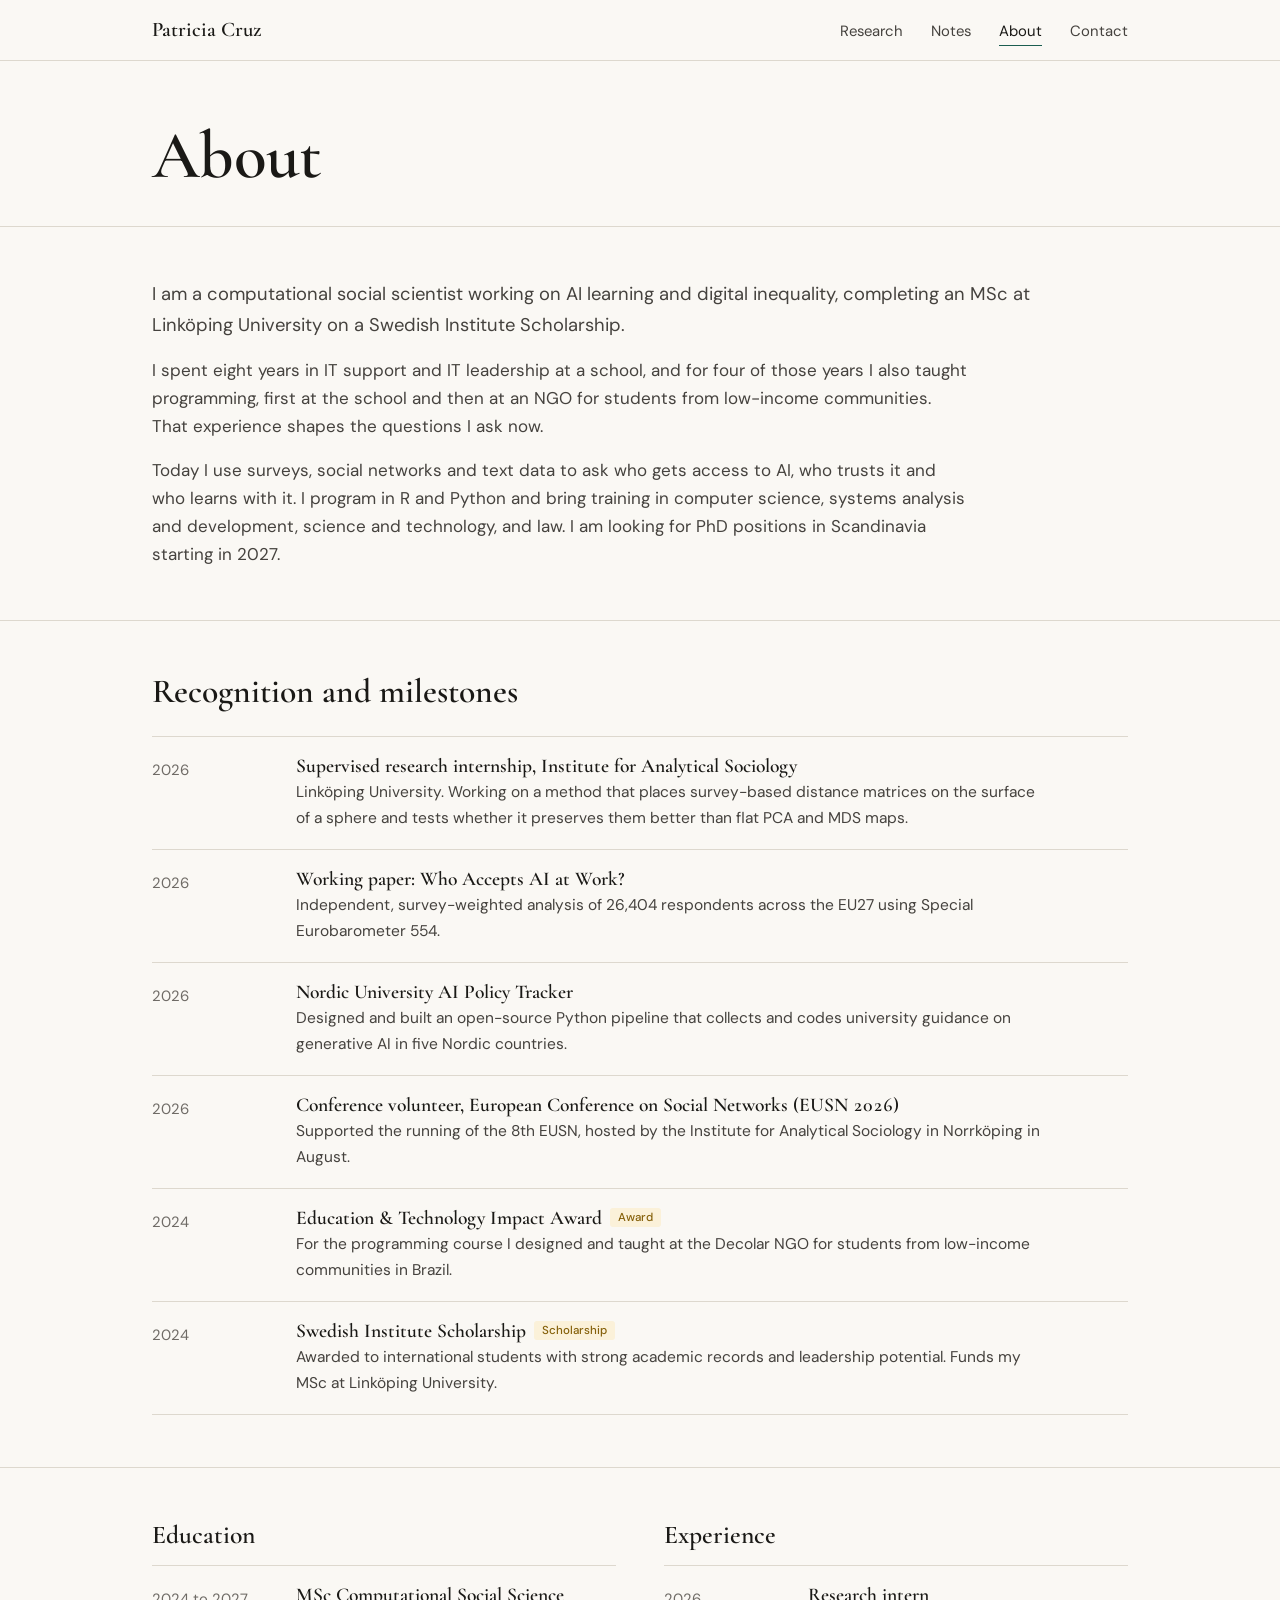
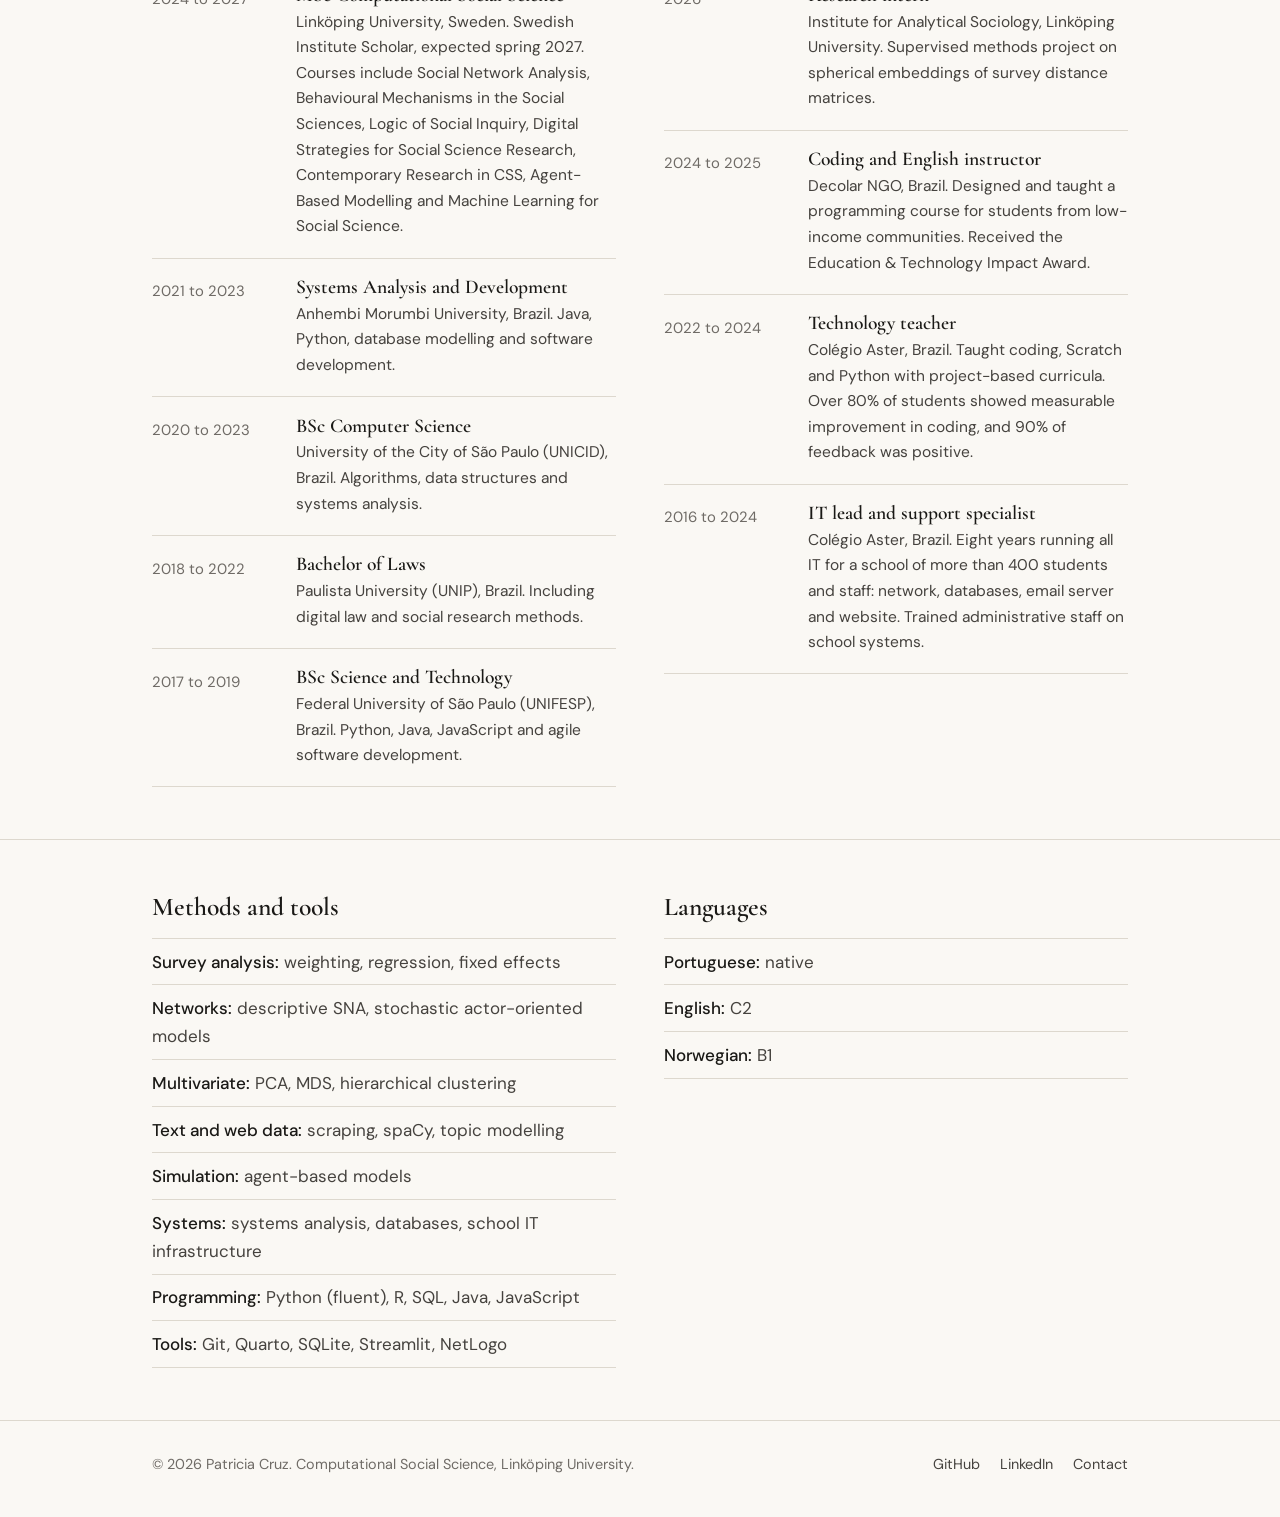
==== about.html @ 11597f09 "." ====
<!DOCTYPE html>
<html lang="en">
<head>
<meta charset="UTF-8">
<meta name="viewport" content="width=device-width, initial-scale=1">
<title>About | Patricia Cruz</title>
<meta name="description" content="Background, education, experience and recognition of Patricia Cruz, MSc student in Computational Social Science at Linköping University.">
<link rel="icon" href="favicon.svg" type="image/svg+xml">
<link rel="preconnect" href="https://fonts.googleapis.com">
<link rel="preconnect" href="https://fonts.gstatic.com" crossorigin>
<link href="https://fonts.googleapis.com/css2?family=Cormorant+Garamond:ital,wght@0,500;0,600;1,500&family=DM+Sans:opsz,wght@9..40,400;9..40,500&display=swap" rel="stylesheet">
<link rel="stylesheet" href="site.css">
</head>
<body>
<a class="skip" href="#main">Skip to content</a>
<header class="site-nav">
  <div class="wrap">
    <a class="name" href="index.html">Patricia Cruz</a>
    <nav aria-label="Main">
    <ul>
      <li><a href="research.html">Research</a></li>
      <li><a href="writing.html">Notes</a></li>
      <li><a href="about.html" aria-current="page">About</a></li>
      <li><a href="contact.html">Contact</a></li>
    </ul>
    </nav>
  </div>
</header>
<main id="main">
<section class="page-head">
  <div class="wrap">
    <h1>About</h1>
  </div>
</section>

<section class="section">
  <div class="wrap prose">
    <p class="lede">I am a computational social scientist working on AI learning and digital inequality, completing an MSc at Linköping University on a Swedish Institute Scholarship.</p>
    <p>I spent eight years in IT support and IT leadership at a school, and for four of those years I also taught programming, first at the school and then at an NGO for students from low-income communities. That experience shapes the questions I ask now.</p>
    <p>Today I use surveys, social networks and text data to ask who gets access to AI, who trusts it and who learns with it. I program in R and Python and bring training in computer science, systems analysis and development, science and technology, and law. I am looking for PhD positions in Scandinavia starting in 2027.</p>
  </div>
</section>

<section class="section">
  <div class="wrap">
    <div class="section-top"><h2>Recognition and milestones</h2></div>
    <ul class="record">
  <li><span class="when">2026</span><div>
    <h3>Supervised research internship, Institute for Analytical Sociology</h3>
    <p>Linköping University. Working on a method that places survey-based distance matrices on the surface of a sphere and tests whether it preserves them better than flat PCA and MDS maps.</p></div></li>
  <li><span class="when">2026</span><div>
    <h3>Working paper: Who Accepts AI at Work?</h3>
    <p>Independent, survey-weighted analysis of 26,404 respondents across the EU27 using Special Eurobarometer 554.</p></div></li>
  <li><span class="when">2026</span><div>
    <h3>Nordic University AI Policy Tracker</h3>
    <p>Designed and built an open-source Python pipeline that collects and codes university guidance on generative AI in five Nordic countries.</p></div></li>
  <li><span class="when">2026</span><div>
    <h3>Conference volunteer, European Conference on Social Networks (EUSN 2026)</h3>
    <p>Supported the running of the 8th EUSN, hosted by the Institute for Analytical Sociology in Norrköping in August.</p></div></li>
  <li><span class="when">2024</span><div>
    <h3>Education &amp; Technology Impact Award<span class="badge">Award</span></h3>
    <p>For the programming course I designed and taught at the Decolar NGO for students from low-income communities in Brazil.</p></div></li>
  <li><span class="when">2024</span><div>
    <h3>Swedish Institute Scholarship<span class="badge">Scholarship</span></h3>
    <p>Awarded to international students with strong academic records and leadership potential. Funds my MSc at Linköping University.</p></div></li>
</ul>
  </div>
</section>

<section class="section">
  <div class="wrap two-col">
    <div>
      <h2>Education</h2>
      <ul class="record">
        <li><span class="when">2024 to 2027</span><div>
          <h3>MSc Computational Social Science</h3>
          <p>Linköping University, Sweden. Swedish Institute Scholar, expected spring 2027. Courses include Social Network Analysis, Behavioural Mechanisms in the Social Sciences, Logic of Social Inquiry, Digital Strategies for Social Science Research, Contemporary Research in CSS, Agent-Based Modelling and Machine Learning for Social Science.</p></div></li>
        <li><span class="when">2021 to 2023</span><div>
          <h3>Systems Analysis and Development</h3>
          <p>Anhembi Morumbi University, Brazil. Java, Python, database modelling and software development.</p></div></li>
        <li><span class="when">2020 to 2023</span><div>
          <h3>BSc Computer Science</h3>
          <p>University of the City of São Paulo (UNICID), Brazil. Algorithms, data structures and systems analysis.</p></div></li>
        <li><span class="when">2018 to 2022</span><div>
          <h3>Bachelor of Laws</h3>
          <p>Paulista University (UNIP), Brazil. Including digital law and social research methods.</p></div></li>
        <li><span class="when">2017 to 2019</span><div>
          <h3>BSc Science and Technology</h3>
          <p>Federal University of São Paulo (UNIFESP), Brazil. Python, Java, JavaScript and agile software development.</p></div></li>
      </ul>
    </div>
    <div>
      <h2>Experience</h2>
      <ul class="record">
        <li><span class="when">2026</span><div>
          <h3>Research intern</h3>
          <p>Institute for Analytical Sociology, Linköping University. Supervised methods project on spherical embeddings of survey distance matrices.</p></div></li>
        <li><span class="when">2024 to 2025</span><div>
          <h3>Coding and English instructor</h3>
          <p>Decolar NGO, Brazil. Designed and taught a programming course for students from low-income communities. Received the Education &amp; Technology Impact Award.</p></div></li>
        <li><span class="when">2022 to 2024</span><div>
          <h3>Technology teacher</h3>
          <p>Colégio Aster, Brazil. Taught coding, Scratch and Python with project-based curricula. Over 80% of students showed measurable improvement in coding, and 90% of feedback was positive.</p></div></li>
        <!-- TODO: confirm end year (2024 or 2025) -->
        <li><span class="when">2016 to 2024</span><div>
          <h3>IT lead and support specialist</h3>
          <p>Colégio Aster, Brazil. Eight years running all IT for a school of more than 400 students and staff: network, databases, email server and website. Trained administrative staff on school systems.</p></div></li>
      </ul>
    </div>
  </div>
</section>

<section class="section">
  <div class="wrap two-col">
    <div>
      <h2>Methods and tools</h2>
      <ul class="plain-list">
        <li><strong>Survey analysis:</strong> weighting, regression, fixed effects</li>
        <li><strong>Networks:</strong> descriptive SNA, stochastic actor-oriented models</li>
        <li><strong>Multivariate:</strong> PCA, MDS, hierarchical clustering</li>
        <li><strong>Text and web data:</strong> scraping, spaCy, topic modelling</li>
        <li><strong>Simulation:</strong> agent-based models</li>
        <li><strong>Systems:</strong> systems analysis, databases, school IT infrastructure</li>
        <li><strong>Programming:</strong> Python (fluent), R, SQL, Java, JavaScript</li>
        <li><strong>Tools:</strong> Git, Quarto, SQLite, Streamlit, NetLogo</li>
      </ul>
    </div>
    <div>
      <h2>Languages</h2>
      <ul class="plain-list">
        <li><strong>Portuguese:</strong> native</li>
        <li><strong>English:</strong> C2</li>
        <li><strong>Norwegian:</strong> B1</li>
      </ul>
    </div>
  </div>
</section>
</main>
<footer class="site-foot">
  <div class="wrap">
    <p>&copy; 2026 Patricia Cruz. Computational Social Science, Linköping University.</p>
    <ul>
      <li><a href="https://github.com/patriciagvrt">GitHub</a></li>
      <li><a href="https://www.linkedin.com/in/YOUR-LINKEDIN">LinkedIn</a></li>
      <li><a href="contact.html">Contact</a></li>
    </ul>
  </div>
</footer>
</body>
</html>
---- site.css ----
/* site.css: shared styles for every page of pcruzresearch.com */
:root {
  --paper: #faf8f4; --paper-2: #f1ece3; --rule: #ddd8ce;
  --ink: #1a1916; --ink-2: #45423e; --ink-3: #6f6b66;
  --teal: #1b5e50; --teal-2: #2a8a76; --teal-wash: #e4f0ec;
  --ochre: #85600a; --ochre-wash: #fbf1d9;
  --serif: 'Cormorant Garamond', Georgia, serif;
  --sans: 'DM Sans', system-ui, sans-serif;
  --measure: 68ch;
  /* aliases so older post pages keep working */
  --cream: var(--paper); --cream-2: var(--paper-2); --ink-mid: var(--ink-2); --ink-soft: var(--ink-2); --ink-faint: var(--ink-3);
  --teal-mid: var(--teal-2); --teal-pale: var(--teal-wash); --teal-border: var(--rule); --mono: var(--sans);
  color-scheme: light dark;
}
@media (prefers-color-scheme: dark) {
  :root {
    --paper: #161614; --paper-2: #201f1c; --rule: #36342f;
    --ink: #ece8e0; --ink-2: #c9c4ba; --ink-3: #9d988f;
    --teal: #86c9b6; --teal-2: #a8dccd; --teal-wash: #1c2e29;
    --ochre: #e0b75c; --ochre-wash: #2b2416;
  }
}
*, *::before, *::after { box-sizing: border-box; margin: 0; padding: 0; }
html { scroll-behavior: smooth; }
body { font-family: var(--sans); background: var(--paper); color: var(--ink); font-size: 17px; line-height: 1.65; font-variant-numeric: tabular-nums; }
img, svg { max-width: 100%; }
a { color: var(--teal); text-underline-offset: 3px; text-decoration-thickness: 1px; }
a:hover { color: var(--teal-2); }
:focus-visible { outline: 2px solid var(--teal); outline-offset: 3px; border-radius: 2px; }
.wrap { max-width: 1040px; margin: 0 auto; padding: 0 2rem; }
.skip { position: absolute; left: -999px; }
.skip:focus { left: 1rem; top: 1rem; background: var(--paper); padding: 0.5rem 0.8rem; z-index: 20; }

/* NAV */
.site-nav { border-bottom: 1px solid var(--rule); background: var(--paper); position: sticky; top: 0; z-index: 10; }
.site-nav .wrap { display: flex; align-items: center; justify-content: space-between; min-height: 60px; gap: 0.5rem 1rem; flex-wrap: wrap; padding-top: 0.4rem; padding-bottom: 0.4rem; }
.site-nav .name { font-family: var(--serif); font-size: 1.3rem; font-weight: 600; color: var(--ink); text-decoration: none; }
.site-nav ul { display: flex; gap: 1.75rem; list-style: none; }
.site-nav ul a { color: var(--ink-2); text-decoration: none; font-size: 0.93rem; padding: 0.25rem 0; border-bottom: 1.5px solid transparent; }
.site-nav ul a:hover { color: var(--ink); }
.site-nav ul a[aria-current="page"] { color: var(--ink); border-bottom-color: var(--teal); }

/* TYPE */
h1, h2, h3 { font-family: var(--serif); font-weight: 600; line-height: 1.15; color: var(--ink); }
h1 { font-size: clamp(2.6rem, 6vw, 4.2rem); letter-spacing: -0.01em; }
h2 { font-size: clamp(1.7rem, 3vw, 2.1rem); }
h3 { font-size: 1.3rem; }
p { max-width: var(--measure); }
.lede { font-size: 1.15rem; color: var(--ink-2); }
.muted { color: var(--ink-3); }

/* PAGE HEADER (inner pages) */
.page-head { padding: 3.5rem 0 2rem; border-bottom: 1px solid var(--rule); }
.page-head p { margin-top: 0.9rem; }

/* SECTIONS */
.section { padding: 3.25rem 0; border-bottom: 1px solid var(--rule); }
.section:last-of-type { border-bottom: none; }
.section-top { display: flex; justify-content: space-between; align-items: baseline; gap: 1rem; margin-bottom: 1.5rem; flex-wrap: wrap; }
.section-top a { font-size: 0.93rem; }
.section-intro { color: var(--ink-2); margin: -0.75rem 0 1.5rem; }
.prose p + p { margin-top: 1rem; }
.prose p { color: var(--ink-2); }

/* HOME HERO */
.hero { padding: 4rem 0 3rem; border-bottom: 1px solid var(--rule); }
.hero .wrap { display: grid; grid-template-columns: 1.25fr 1fr; gap: 3rem; align-items: center; }
.hero .lede { margin-top: 1.25rem; }
.hero .facts { margin-top: 1.25rem; color: var(--ink-3); font-size: 0.95rem; }
.hero .actions { margin-top: 1.75rem; display: flex; gap: 0.75rem; flex-wrap: wrap; }
.btn { display: inline-block; padding: 0.6rem 1.1rem; border-radius: 4px; font-size: 0.93rem; text-decoration: none; border: 1px solid var(--rule); color: var(--ink); background: var(--paper); }
.btn:hover { border-color: var(--teal); color: var(--teal); }
.btn.primary { background: var(--teal); border-color: var(--teal); color: var(--paper); }
.btn.primary:hover { background: var(--teal-2); border-color: var(--teal-2); color: var(--paper); }

/* METHOD MAP (hero figure) */
.method-map figcaption { font-size: 0.85rem; color: var(--ink-3); margin-top: 0.5rem; }
.method-map .edge { stroke: var(--teal); stroke-width: 1.5; opacity: 0.55; }
.method-map .node { fill: var(--paper); stroke: var(--teal); stroke-width: 1.5; }
.method-map text { font-family: var(--sans); font-size: 13px; fill: var(--ink-2); }
.method-map .edge-hit { stroke: transparent; stroke-width: 16; cursor: help; }
.method-map g.link:hover .edge { opacity: 1; stroke-width: 2.5; }
@media (prefers-reduced-motion: no-preference) {
  .method-map .edge { stroke-dasharray: 320; stroke-dashoffset: 320; animation: draw 1.4s ease-out forwards; }
  .method-map g.link:nth-of-type(2) .edge { animation-delay: .15s; }
  .method-map g.link:nth-of-type(3) .edge { animation-delay: .3s; }
  .method-map g.link:nth-of-type(4) .edge { animation-delay: .45s; }
  .method-map g.link:nth-of-type(5) .edge { animation-delay: .6s; }
  .method-map g.link:nth-of-type(6) .edge { animation-delay: .75s; }
  @keyframes draw { to { stroke-dashoffset: 0; } }
}

/* RECORD (achievements, timeline) */
.record { list-style: none; border-top: 1px solid var(--rule); }
.record li { display: grid; grid-template-columns: 7.5rem 1fr; gap: 1.5rem; padding: 1.1rem 0; border-bottom: 1px solid var(--rule); }
.record .when { color: var(--ink-3); font-size: 0.93rem; padding-top: 0.2rem; }
.record h3 { font-size: 1.22rem; }
.record p { color: var(--ink-2); font-size: 0.97rem; margin-top: 0.2rem; }
.badge { font-family: var(--sans); font-size: 0.72rem; font-weight: 500; color: var(--ochre); background: var(--ochre-wash); padding: 2px 8px; border-radius: 3px; margin-left: 0.5rem; vertical-align: 3px; white-space: nowrap; }

/* PROJECTS */
.projects { border-top: 1px solid var(--rule); }
.project { padding: 1.6rem 0; border-bottom: 1px solid var(--rule); display: grid; grid-template-columns: 1fr 13rem; gap: 2rem; }
.project h3 a { color: var(--ink); text-decoration: none; }
.project h3 a:hover { color: var(--teal); text-decoration: underline; }
.project p { color: var(--ink-2); margin-top: 0.4rem; font-size: 0.98rem; }
.project ul.findings { margin: 0.6rem 0 0 1.1rem; color: var(--ink-2); font-size: 0.95rem; max-width: var(--measure); }
.project ul.findings li { margin-bottom: 0.25rem; }
.project .meta { font-size: 0.88rem; color: var(--ink-3); }
.project .meta dt { color: var(--ink-2); font-weight: 500; }
.project .meta dd { margin-bottom: 0.6rem; }
.status { display: inline-block; font-size: 0.78rem; font-weight: 500; padding: 2px 9px; border-radius: 3px; background: var(--teal-wash); color: var(--teal); margin-bottom: 0.6rem; }
.status.done { background: var(--paper-2); color: var(--ink-2); }

/* NOTES LIST */
.notes { list-style: none; border-top: 1px solid var(--rule); }
.notes li { border-bottom: 1px solid var(--rule); }
.notes a { display: grid; grid-template-columns: 7.5rem 1fr; gap: 1.5rem; padding: 1.25rem 0; text-decoration: none; color: inherit; }
.notes .when { color: var(--ink-3); font-size: 0.93rem; padding-top: 0.25rem; }
.notes h3 { font-size: 1.3rem; }
.notes a:hover h3 { color: var(--teal); }
.notes p { color: var(--ink-2); font-size: 0.97rem; margin-top: 0.25rem; }

/* ABOUT */
.two-col { display: grid; grid-template-columns: 1fr 1fr; gap: 3rem; }
.plain-list { list-style: none; border-top: 1px solid var(--rule); }
.plain-list li { padding: 0.55rem 0; border-bottom: 1px solid var(--rule); color: var(--ink-2); }
.plain-list li strong { color: var(--ink); font-weight: 500; }
.two-col h2 { font-size: 1.6rem; margin-bottom: 1rem; }

/* CONTACT */
.contact-grid { display: grid; grid-template-columns: 1.1fr 1fr; gap: 3.5rem; align-items: start; }
.field { margin-bottom: 1.1rem; }
.field label { display: block; font-size: 0.9rem; font-weight: 500; margin-bottom: 0.35rem; color: var(--ink-2); }
.field input, .field textarea { width: 100%; font: inherit; font-size: 0.95rem; padding: 0.6rem 0.8rem; border: 1px solid var(--rule); border-radius: 4px; background: var(--paper); color: var(--ink); }
.field textarea { min-height: 150px; resize: vertical; }
.field input:focus, .field textarea:focus { outline: none; border-color: var(--teal); box-shadow: 0 0 0 3px var(--teal-wash); }
button.btn { font: inherit; font-size: 0.93rem; cursor: pointer; }

/* FOOTER */
.site-foot { border-top: 1px solid var(--rule); padding: 2rem 0 2.5rem; font-size: 0.9rem; color: var(--ink-3); }
.site-foot .wrap { display: flex; justify-content: space-between; gap: 1rem; flex-wrap: wrap; }
.site-foot ul { display: flex; gap: 1.25rem; list-style: none; }
.site-foot a { color: var(--ink-2); text-decoration: none; }
.site-foot a:hover { color: var(--teal); }

/* POSTS (post pages load this through post-styles.css) */
.post-header { max-width: 760px; margin: 0 auto; padding: 3rem 2rem 2rem; border-bottom: 1px solid var(--rule); }
.post-header .back { font-size: 0.9rem; text-decoration: none; }
.post-meta { display: flex; gap: 0.75rem; align-items: center; margin: 1.25rem 0 0.9rem; font-size: 0.9rem; color: var(--ink-3); flex-wrap: wrap; }
.post-tag { font-size: 0.78rem; font-weight: 500; background: var(--teal-wash); color: var(--teal); padding: 2px 9px; border-radius: 3px; }
.post-title { font-size: clamp(2.1rem, 5vw, 3rem); }
.post-subtitle { font-family: var(--serif); font-size: 1.3rem; font-style: italic; color: var(--ink-2); margin-top: 0.75rem; }
.post-byline { margin-top: 1.25rem; font-size: 0.92rem; color: var(--ink-3); display: flex; gap: 0.5rem; flex-wrap: wrap; }
.byline-initial { display: none; }
.byline-info { display: flex; gap: 0.5rem; flex-wrap: wrap; }
.byline-name { color: var(--ink); font-weight: 500; }
.post-body { max-width: 760px; margin: 0 auto; padding: 2.5rem 2rem; }
.post-body p { font-size: 1.05rem; line-height: 1.8; color: var(--ink-2); margin-bottom: 1.4rem; }
.post-body > p:first-child { color: var(--ink); font-size: 1.12rem; }
.post-body h2 { font-size: 1.75rem; margin: 2.5rem 0 1rem; }
.post-body h3 { margin: 2rem 0 0.75rem; }
.post-body ul, .post-body ol { margin: 0 0 1.4rem 1.4rem; color: var(--ink-2); }
.post-body strong { color: var(--ink); font-weight: 500; }
.post-body blockquote, .post-body .pull-quote { border-left: 3px solid var(--teal); padding: 0.4rem 0 0.4rem 1.4rem; margin: 2rem 0; }
.post-body blockquote p, .post-body .pull-quote p { font-family: var(--serif); font-size: 1.35rem; font-style: italic; color: var(--ink); margin: 0; }
.post-aside { background: var(--paper-2); border-radius: 4px; padding: 1.25rem 1.5rem; margin: 2rem 0; }
.aside-label { display: block; font-weight: 500; font-size: 0.85rem; color: var(--teal); margin-bottom: 0.4rem; }
.post-aside p { font-size: 0.95rem; margin-bottom: 0.6rem; }
.post-aside p:last-child { margin-bottom: 0; }
.post-sep { border: none; border-top: 1px solid var(--rule); margin: 2.5rem 0; }
.post-footer { max-width: 760px; margin: 0 auto; padding: 0 2rem 2rem; }
.post-footer-inner { border-top: 1px solid var(--rule); padding-top: 1.5rem; display: flex; justify-content: space-between; gap: 1.5rem; flex-wrap: wrap; font-size: 0.92rem; }
.post-tags-section p, .post-nav-section p { color: var(--ink-3); margin-bottom: 0.4rem; }
.post-tags { display: flex; gap: 0.4rem; flex-wrap: wrap; }
.post-tags span { font-size: 0.8rem; background: var(--paper-2); color: var(--ink-2); padding: 2px 9px; border-radius: 3px; }
.breadcrumb { display: none; }

/* RESPONSIVE */
@media (max-width: 760px) {
  body { font-size: 16px; }
  .wrap { padding: 0 1.25rem; }
  .site-nav ul { gap: 1.1rem; }
  .hero { padding: 2.5rem 0 2rem; }
  .hero .wrap, .two-col, .contact-grid { grid-template-columns: 1fr; gap: 2rem; }
  .project { grid-template-columns: 1fr; gap: 0.5rem; }
  .record li, .notes a { grid-template-columns: 1fr; gap: 0.2rem; }
  .post-header, .post-body, .post-footer { padding-left: 1.25rem; padding-right: 1.25rem; }
}

.hero .tagline { font-family: var(--serif); font-style: italic; font-size: 1.45rem; color: var(--teal); margin-top: 0.35rem; }
.hero .lede + .lede { margin-top: 0.8rem; font-size: 1.05rem; }
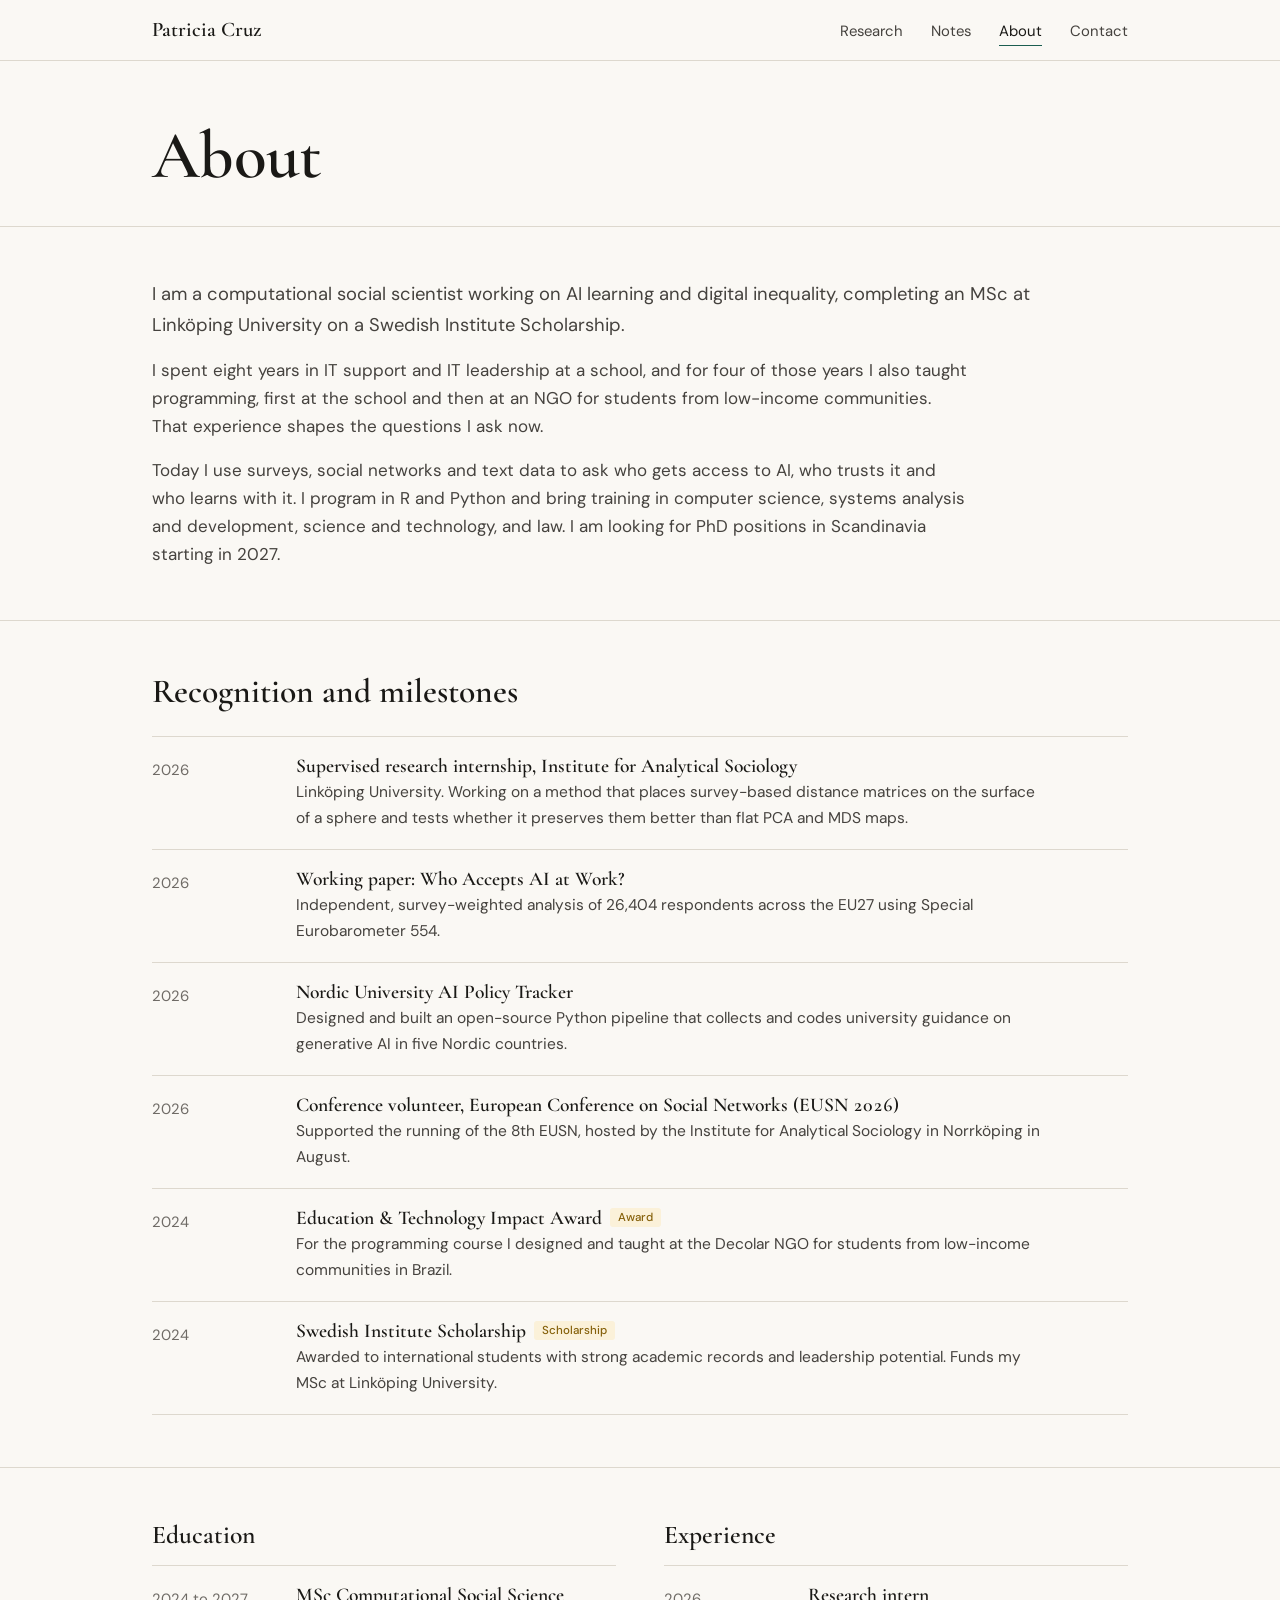
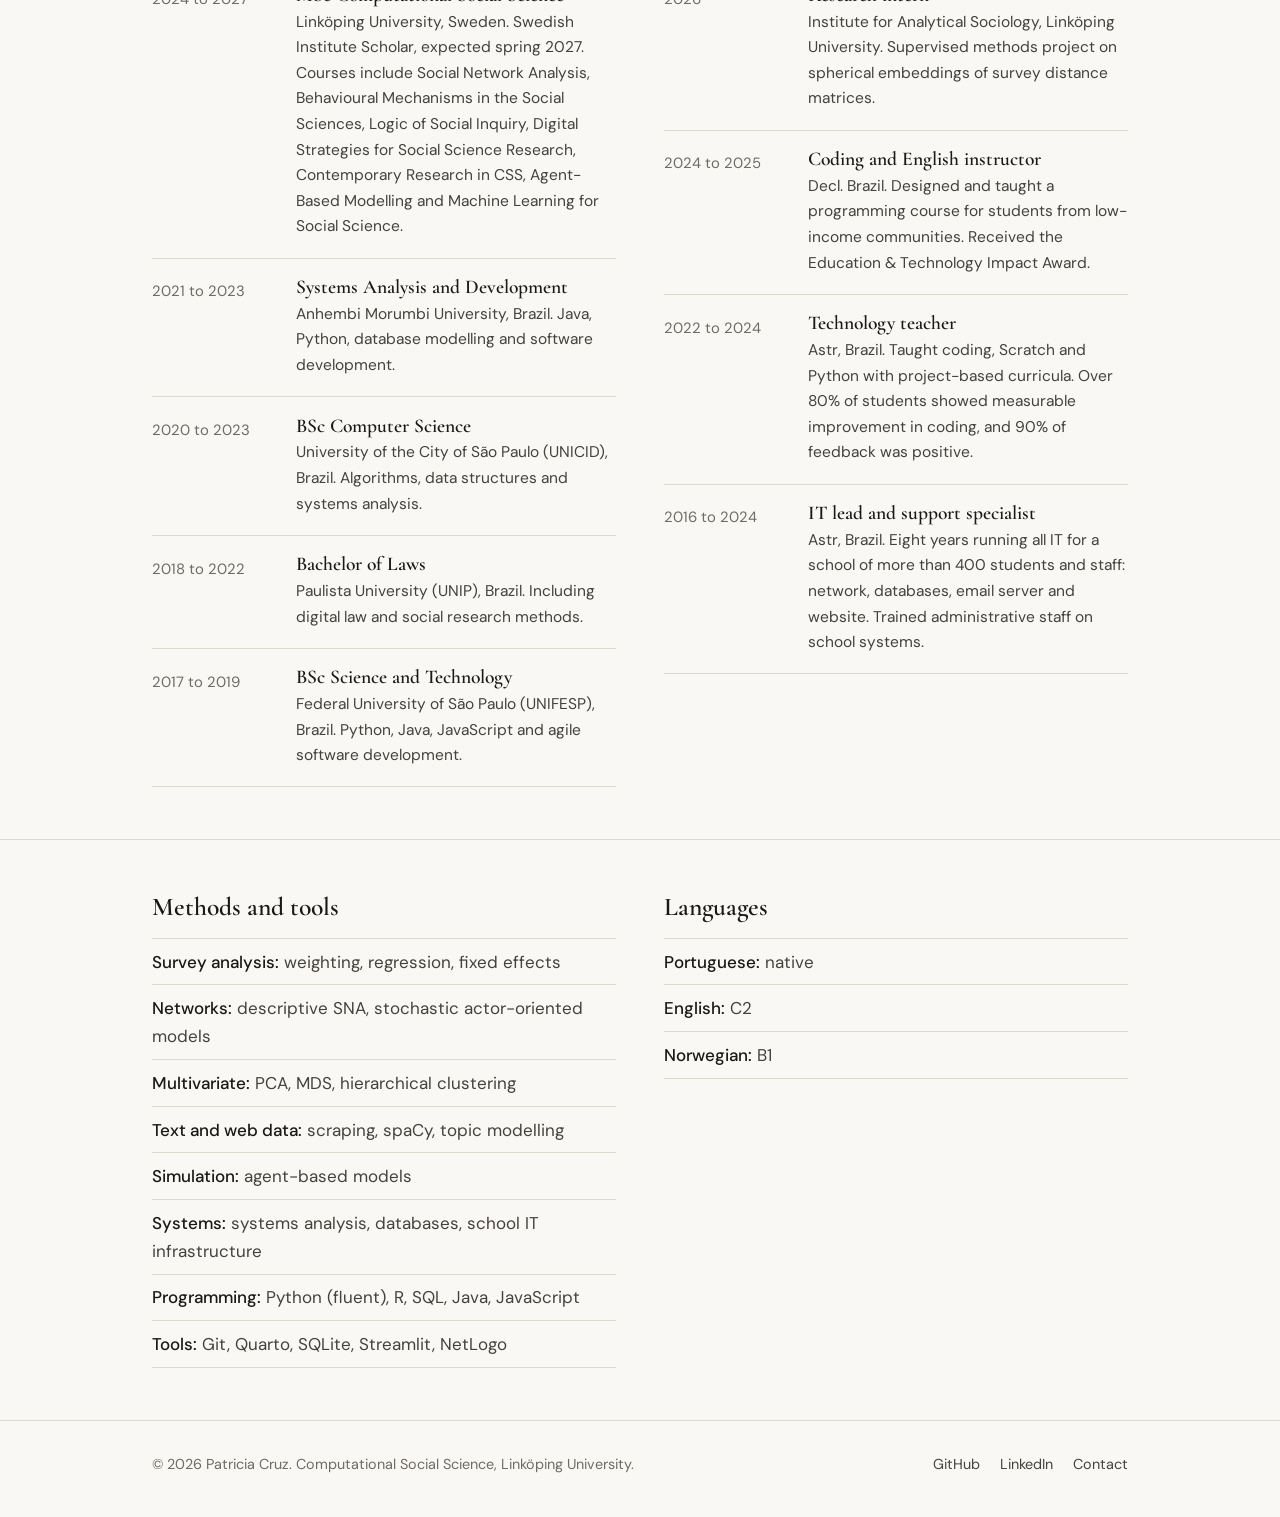
==== commit 281e22dd: "Update experience and LinkedIn profile Corrected abbreviated employer names in the About page and re" ====
--- a/about.html
+++ b/about.html
@@ -97,14 +97,14 @@
           <p>Institute for Analytical Sociology, Linköping University. Supervised methods project on spherical embeddings of survey distance matrices.</p></div></li>
         <li><span class="when">2024 to 2025</span><div>
           <h3>Coding and English instructor</h3>
-          <p>Decolar NGO, Brazil. Designed and taught a programming course for students from low-income communities. Received the Education &amp; Technology Impact Award.</p></div></li>
+          <p>Decl. Brazil. Designed and taught a programming course for students from low-income communities. Received the Education &amp; Technology Impact Award.</p></div></li>
         <li><span class="when">2022 to 2024</span><div>
           <h3>Technology teacher</h3>
-          <p>Colégio Aster, Brazil. Taught coding, Scratch and Python with project-based curricula. Over 80% of students showed measurable improvement in coding, and 90% of feedback was positive.</p></div></li>
+          <p>Astr, Brazil. Taught coding, Scratch and Python with project-based curricula. Over 80% of students showed measurable improvement in coding, and 90% of feedback was positive.</p></div></li>
         <!-- TODO: confirm end year (2024 or 2025) -->
         <li><span class="when">2016 to 2024</span><div>
           <h3>IT lead and support specialist</h3>
-          <p>Colégio Aster, Brazil. Eight years running all IT for a school of more than 400 students and staff: network, databases, email server and website. Trained administrative staff on school systems.</p></div></li>
+          <p>Astr, Brazil. Eight years running all IT for a school of more than 400 students and staff: network, databases, email server and website. Trained administrative staff on school systems.</p></div></li>
       </ul>
     </div>
   </div>
@@ -141,7 +141,7 @@
     <p>&copy; 2026 Patricia Cruz. Computational Social Science, Linköping University.</p>
     <ul>
       <li><a href="https://github.com/patriciagvrt">GitHub</a></li>
-      <li><a href="https://www.linkedin.com/in/YOUR-LINKEDIN">LinkedIn</a></li>
+      <li><a href="https://www.linkedin.com/in/patricia-cruz101997">LinkedIn</a></li>
       <li><a href="contact.html">Contact</a></li>
     </ul>
   </div>
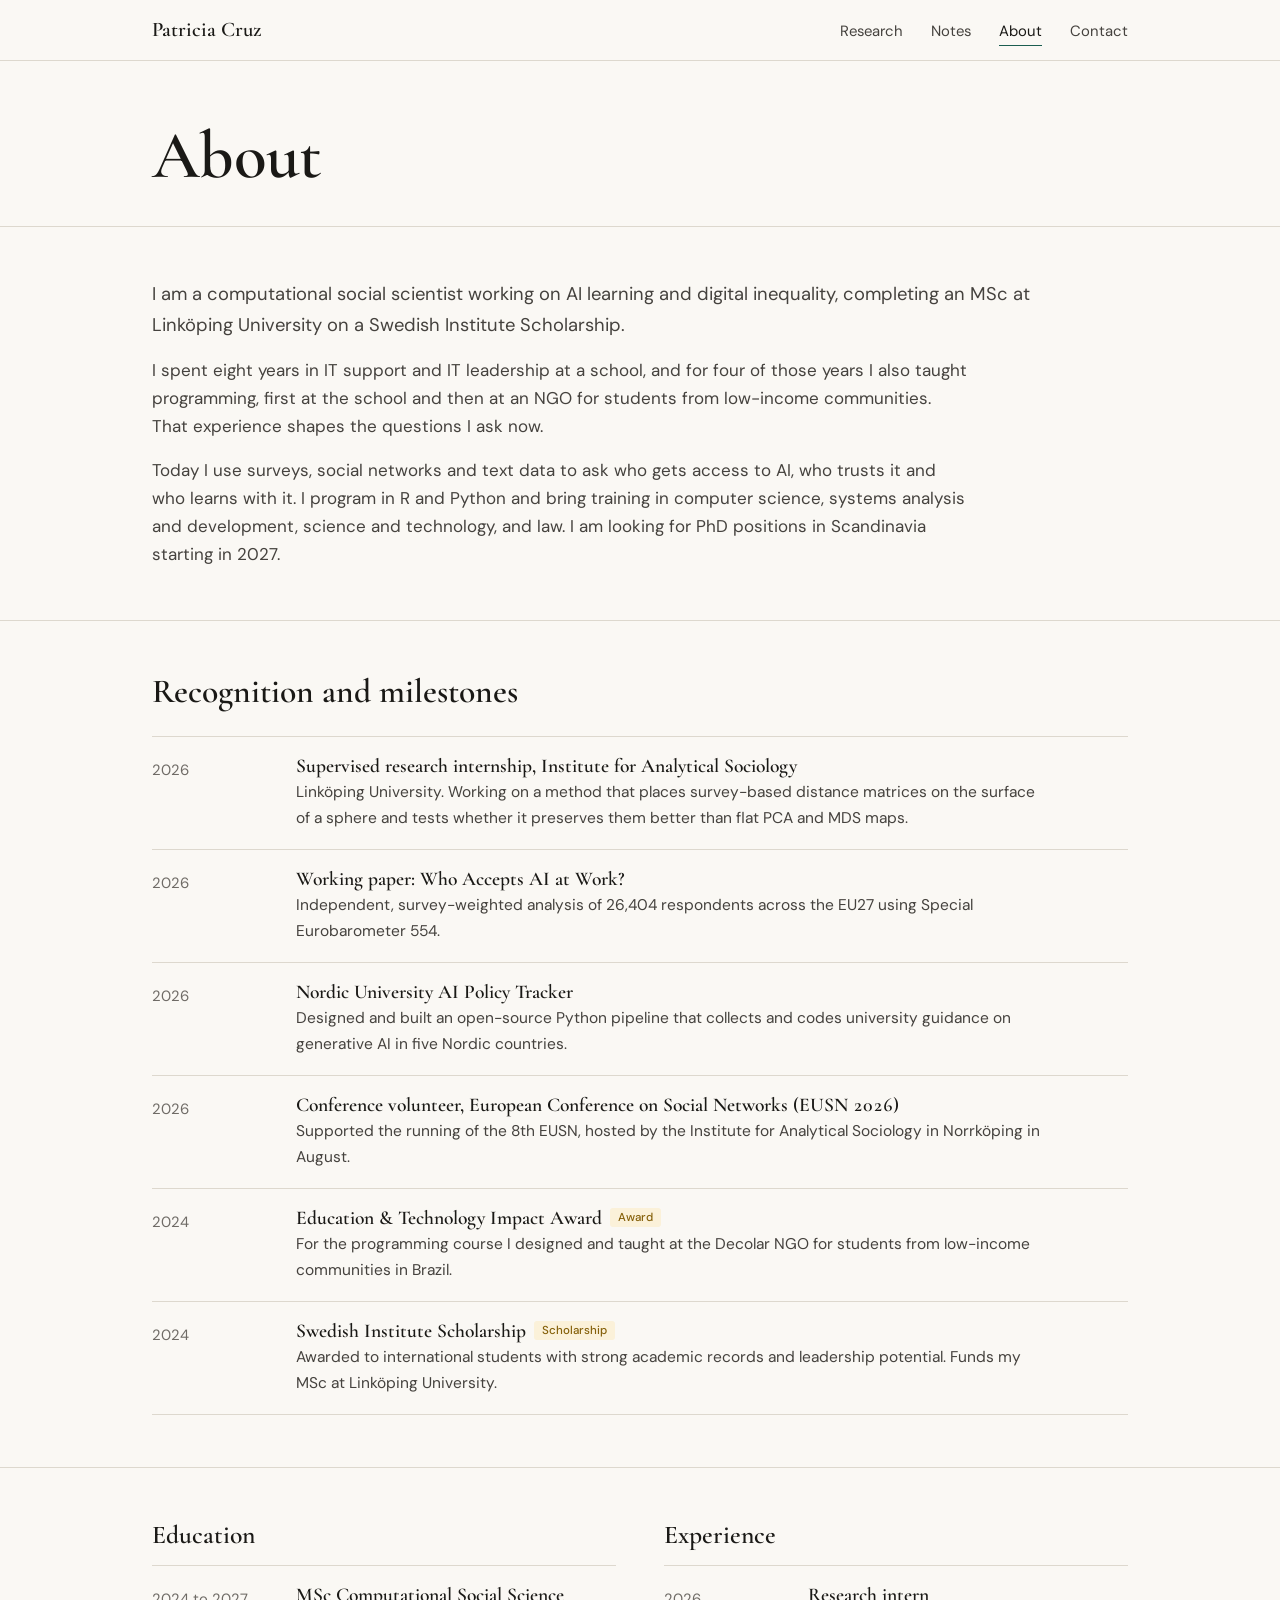
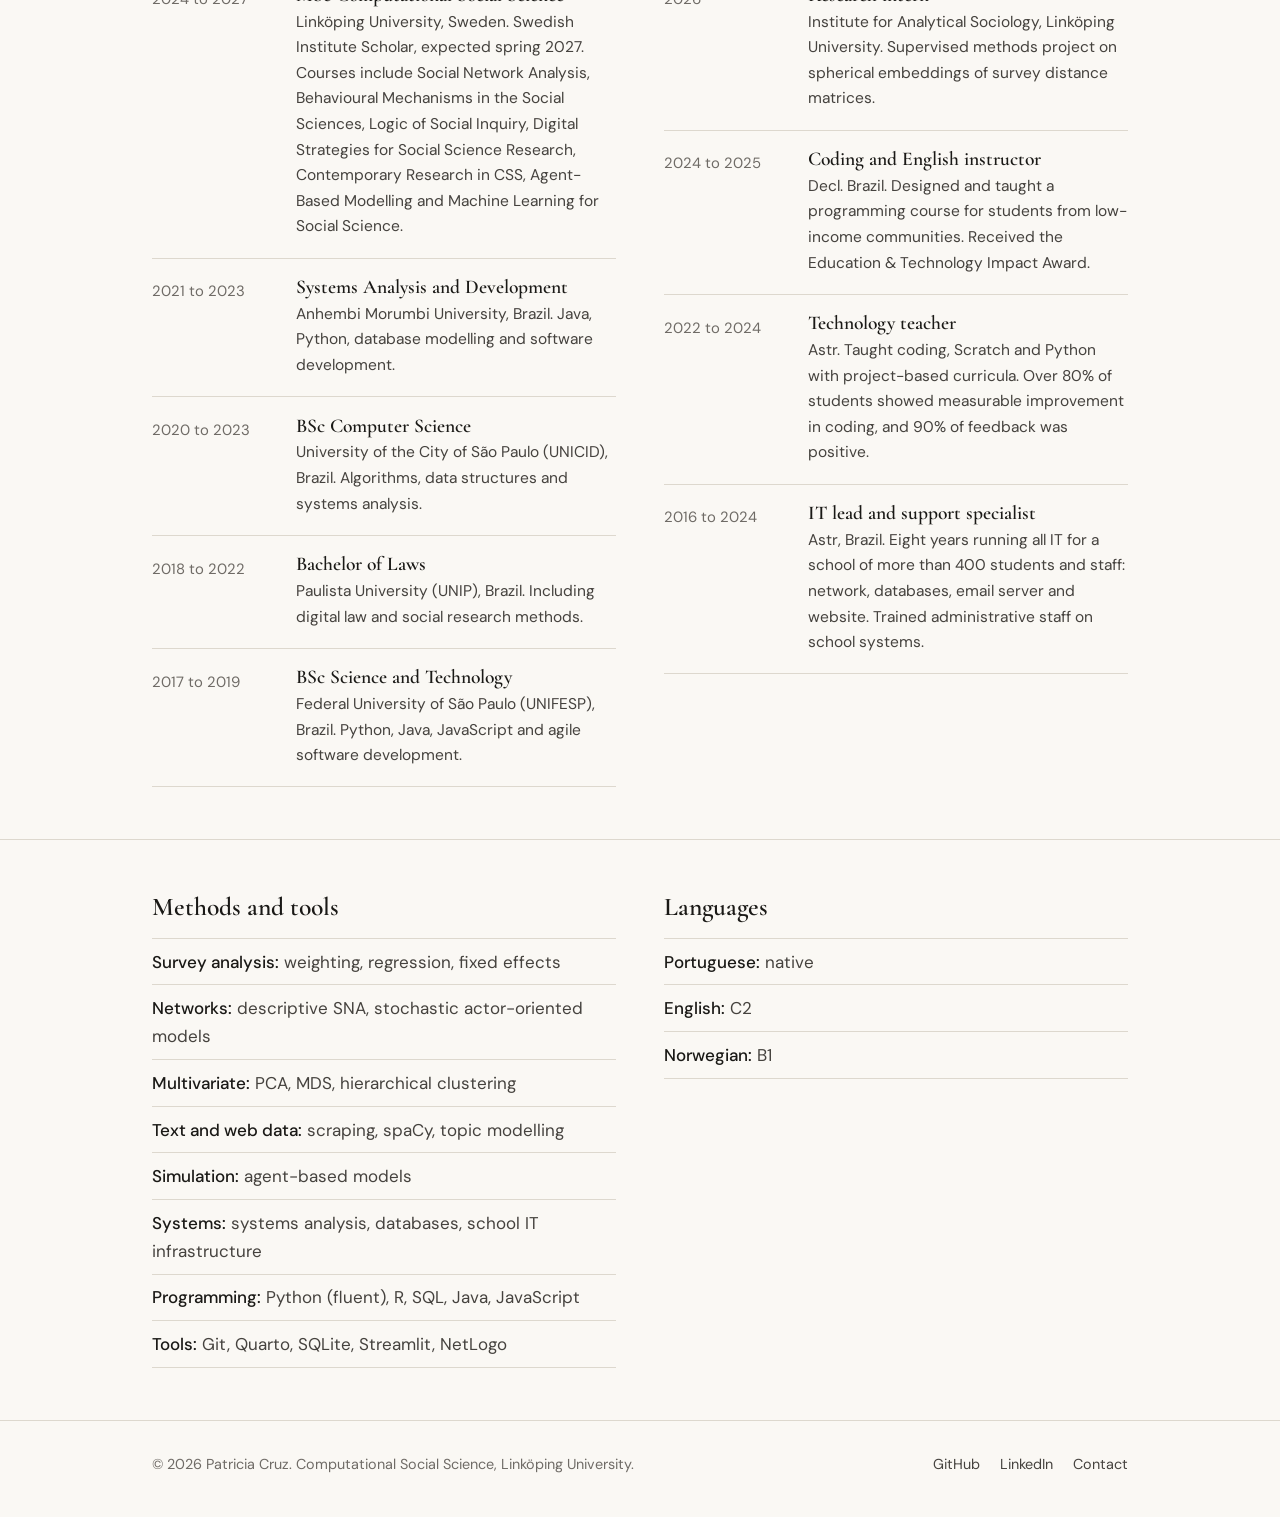
==== commit a26972f2: "Update about.html" ====
--- a/about.html
+++ b/about.html
@@ -100,7 +100,7 @@
           <p>Decl. Brazil. Designed and taught a programming course for students from low-income communities. Received the Education &amp; Technology Impact Award.</p></div></li>
         <li><span class="when">2022 to 2024</span><div>
           <h3>Technology teacher</h3>
-          <p>Astr, Brazil. Taught coding, Scratch and Python with project-based curricula. Over 80% of students showed measurable improvement in coding, and 90% of feedback was positive.</p></div></li>
+          <p>Astr. Taught coding, Scratch and Python with project-based curricula. Over 80% of students showed measurable improvement in coding, and 90% of feedback was positive.</p></div></li>
         <!-- TODO: confirm end year (2024 or 2025) -->
         <li><span class="when">2016 to 2024</span><div>
           <h3>IT lead and support specialist</h3>
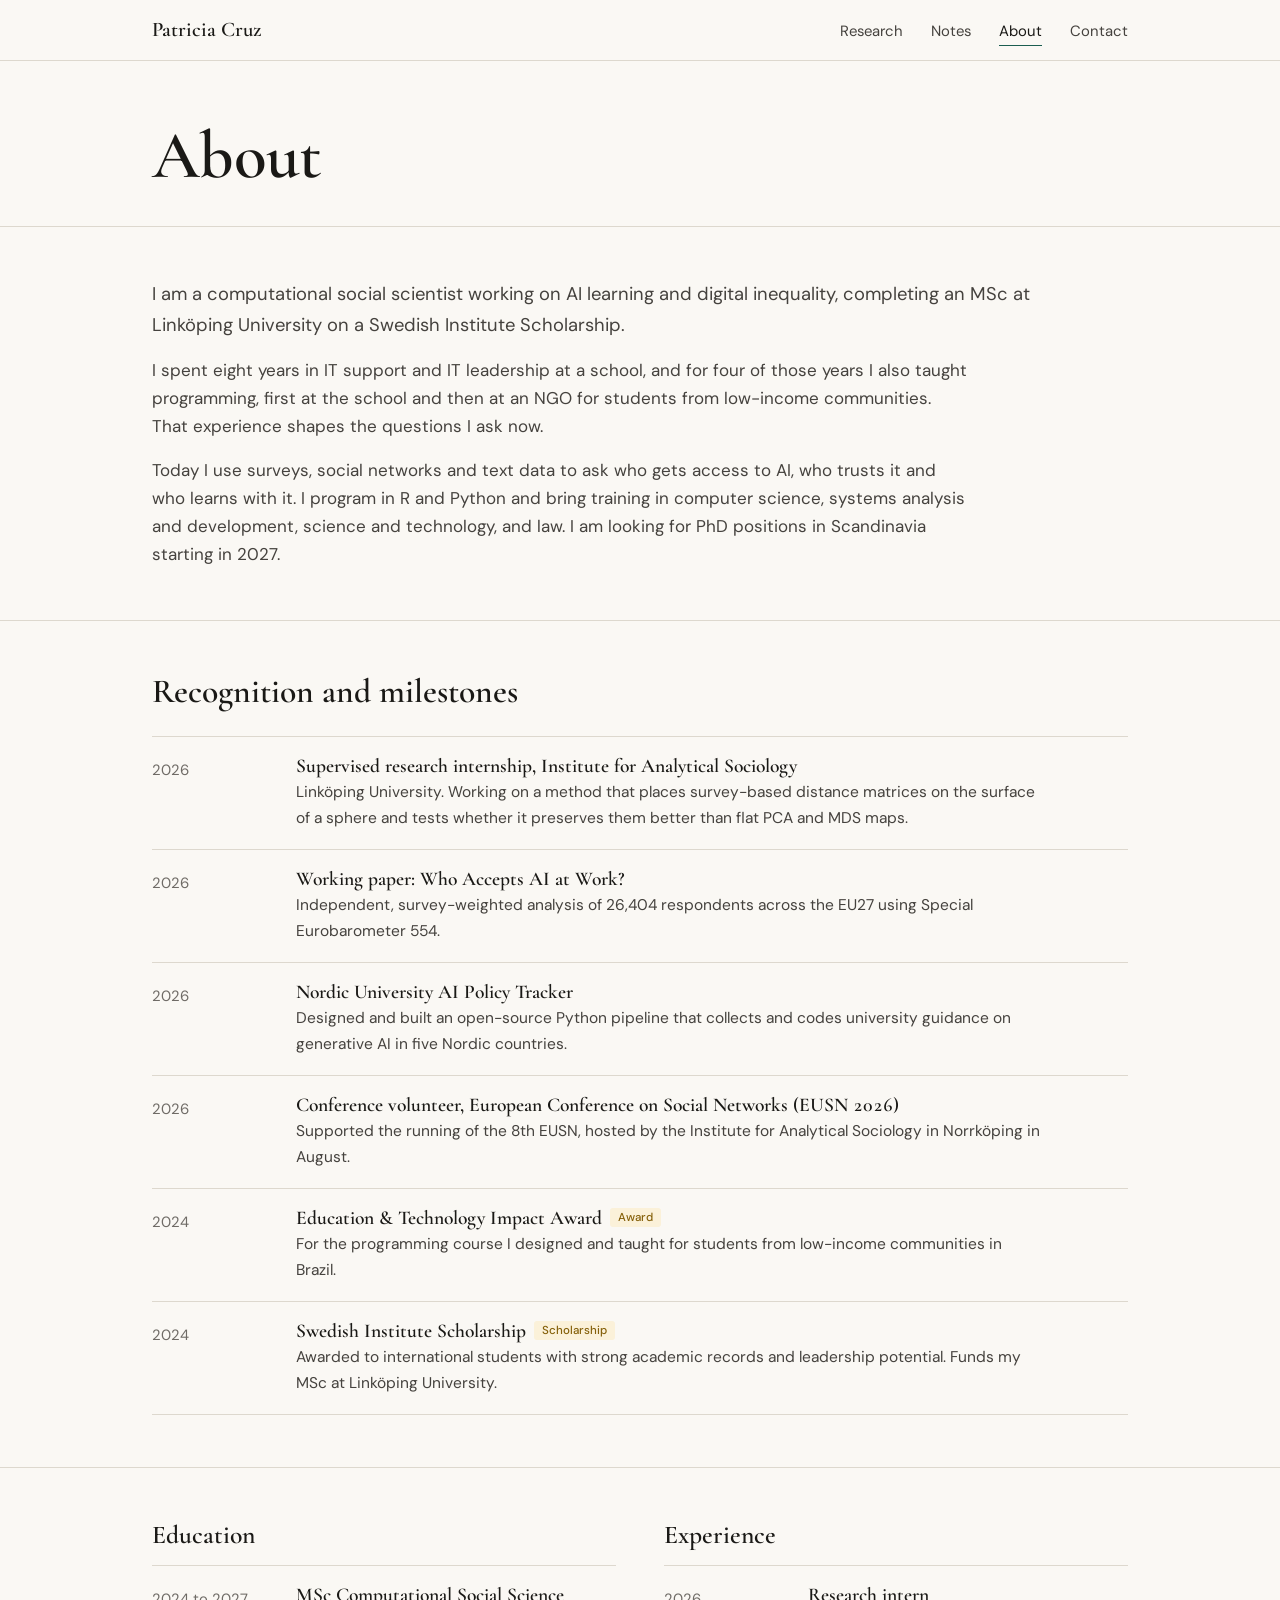
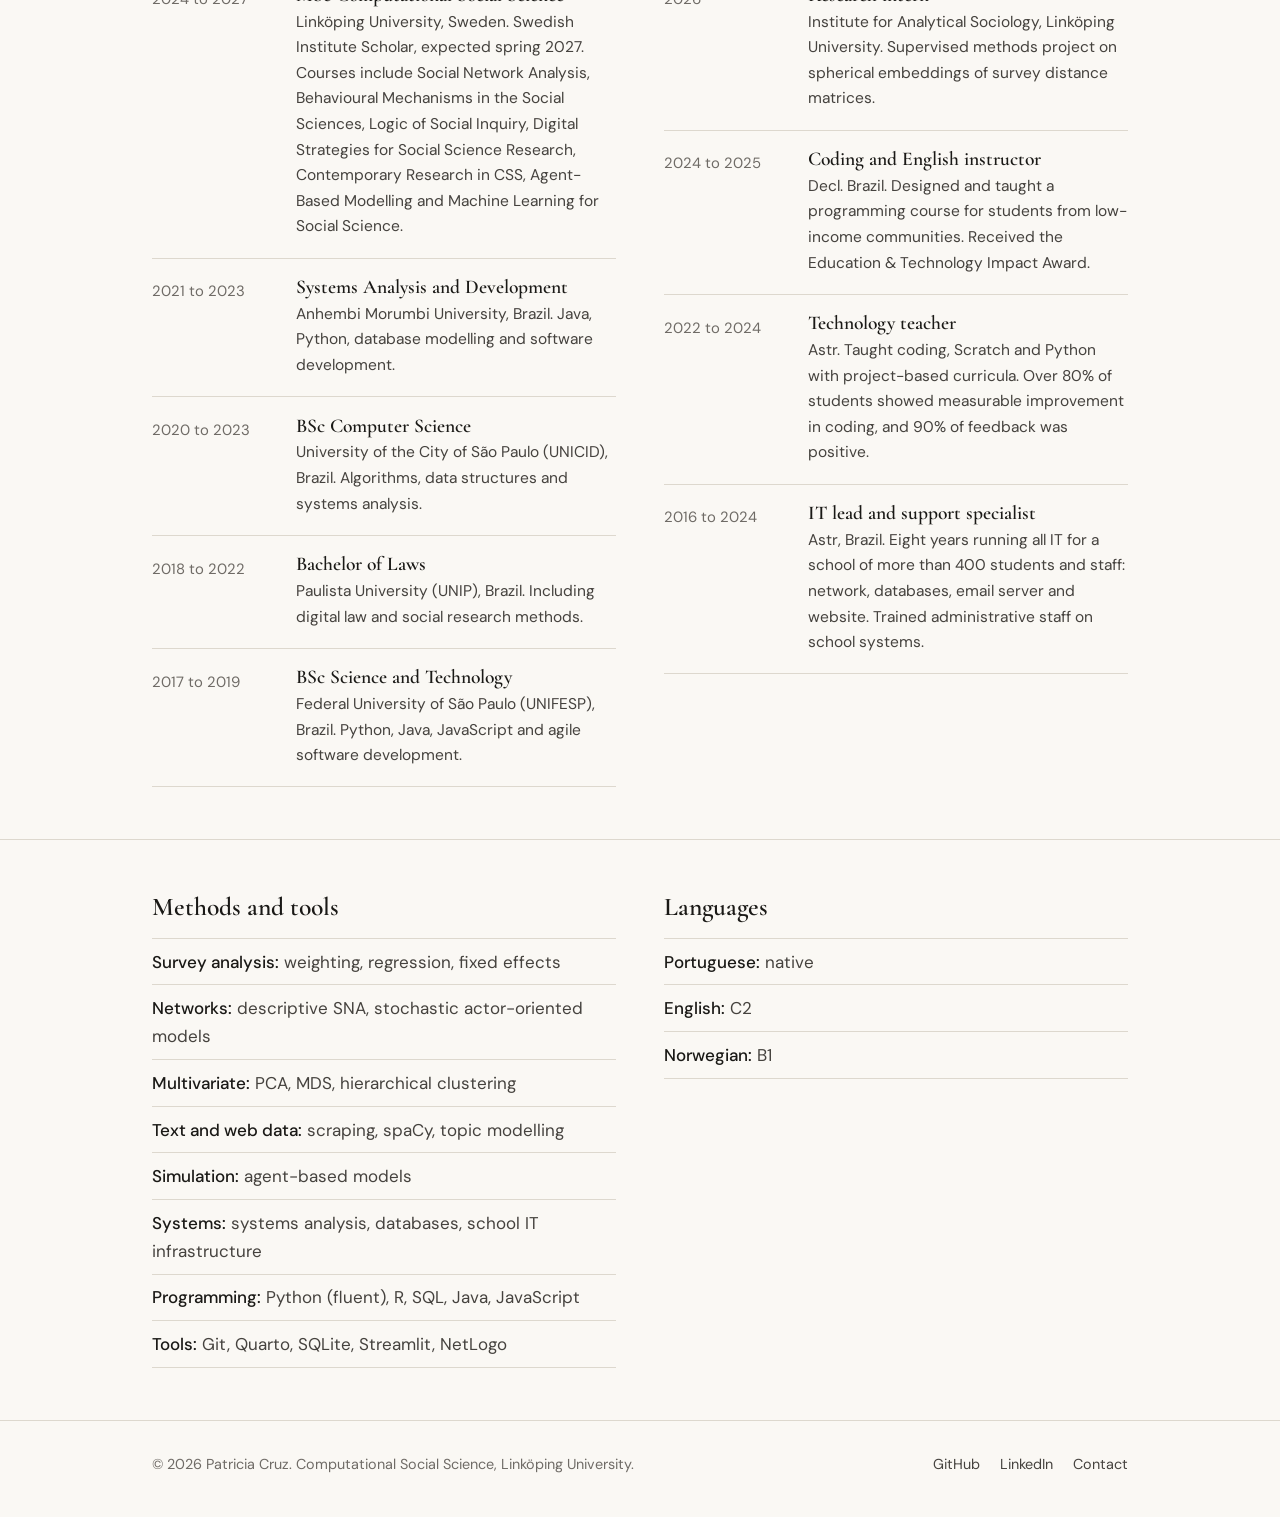
==== commit 3b7a87a8: "Update about.html" ====
--- a/about.html
+++ b/about.html
@@ -59,7 +59,7 @@
     <p>Supported the running of the 8th EUSN, hosted by the Institute for Analytical Sociology in Norrköping in August.</p></div></li>
   <li><span class="when">2024</span><div>
     <h3>Education &amp; Technology Impact Award<span class="badge">Award</span></h3>
-    <p>For the programming course I designed and taught at the Decolar NGO for students from low-income communities in Brazil.</p></div></li>
+    <p>For the programming course I designed and taught for students from low-income communities in Brazil.</p></div></li>
   <li><span class="when">2024</span><div>
     <h3>Swedish Institute Scholarship<span class="badge">Scholarship</span></h3>
     <p>Awarded to international students with strong academic records and leadership potential. Funds my MSc at Linköping University.</p></div></li>
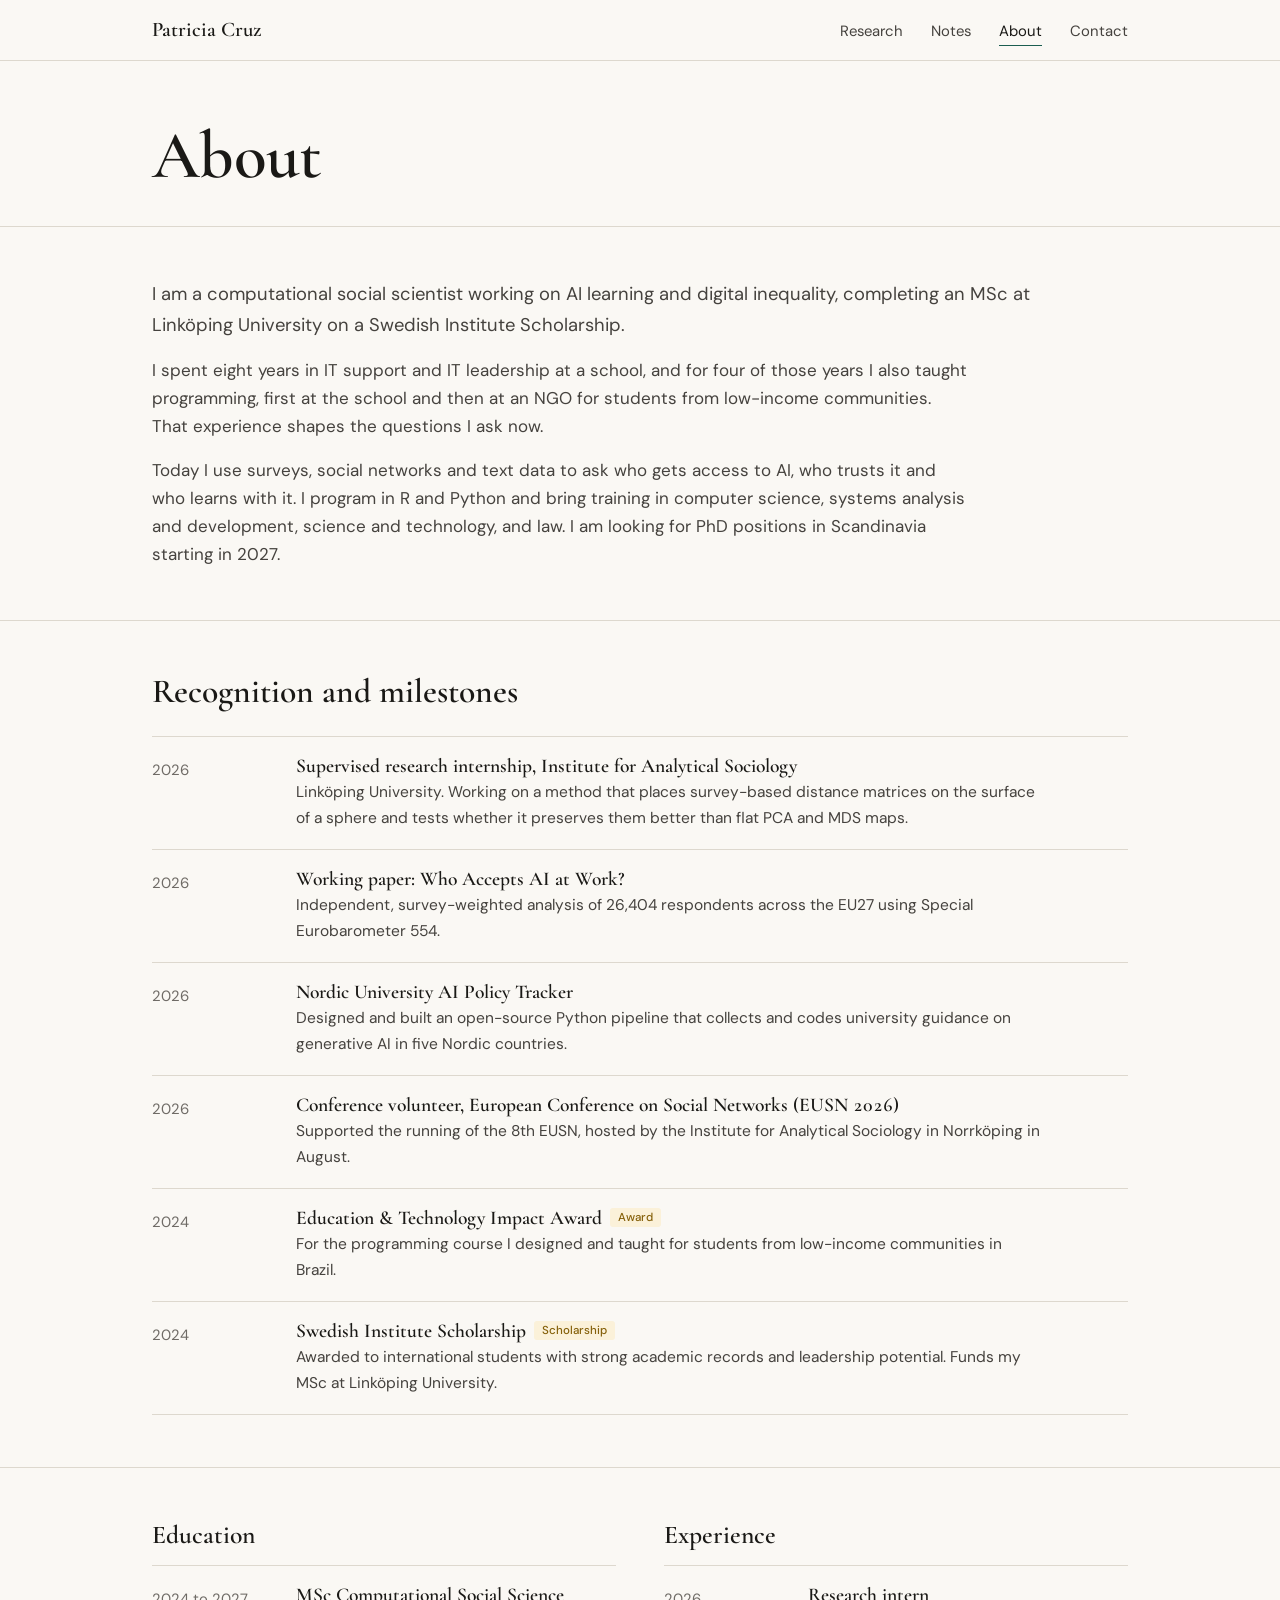
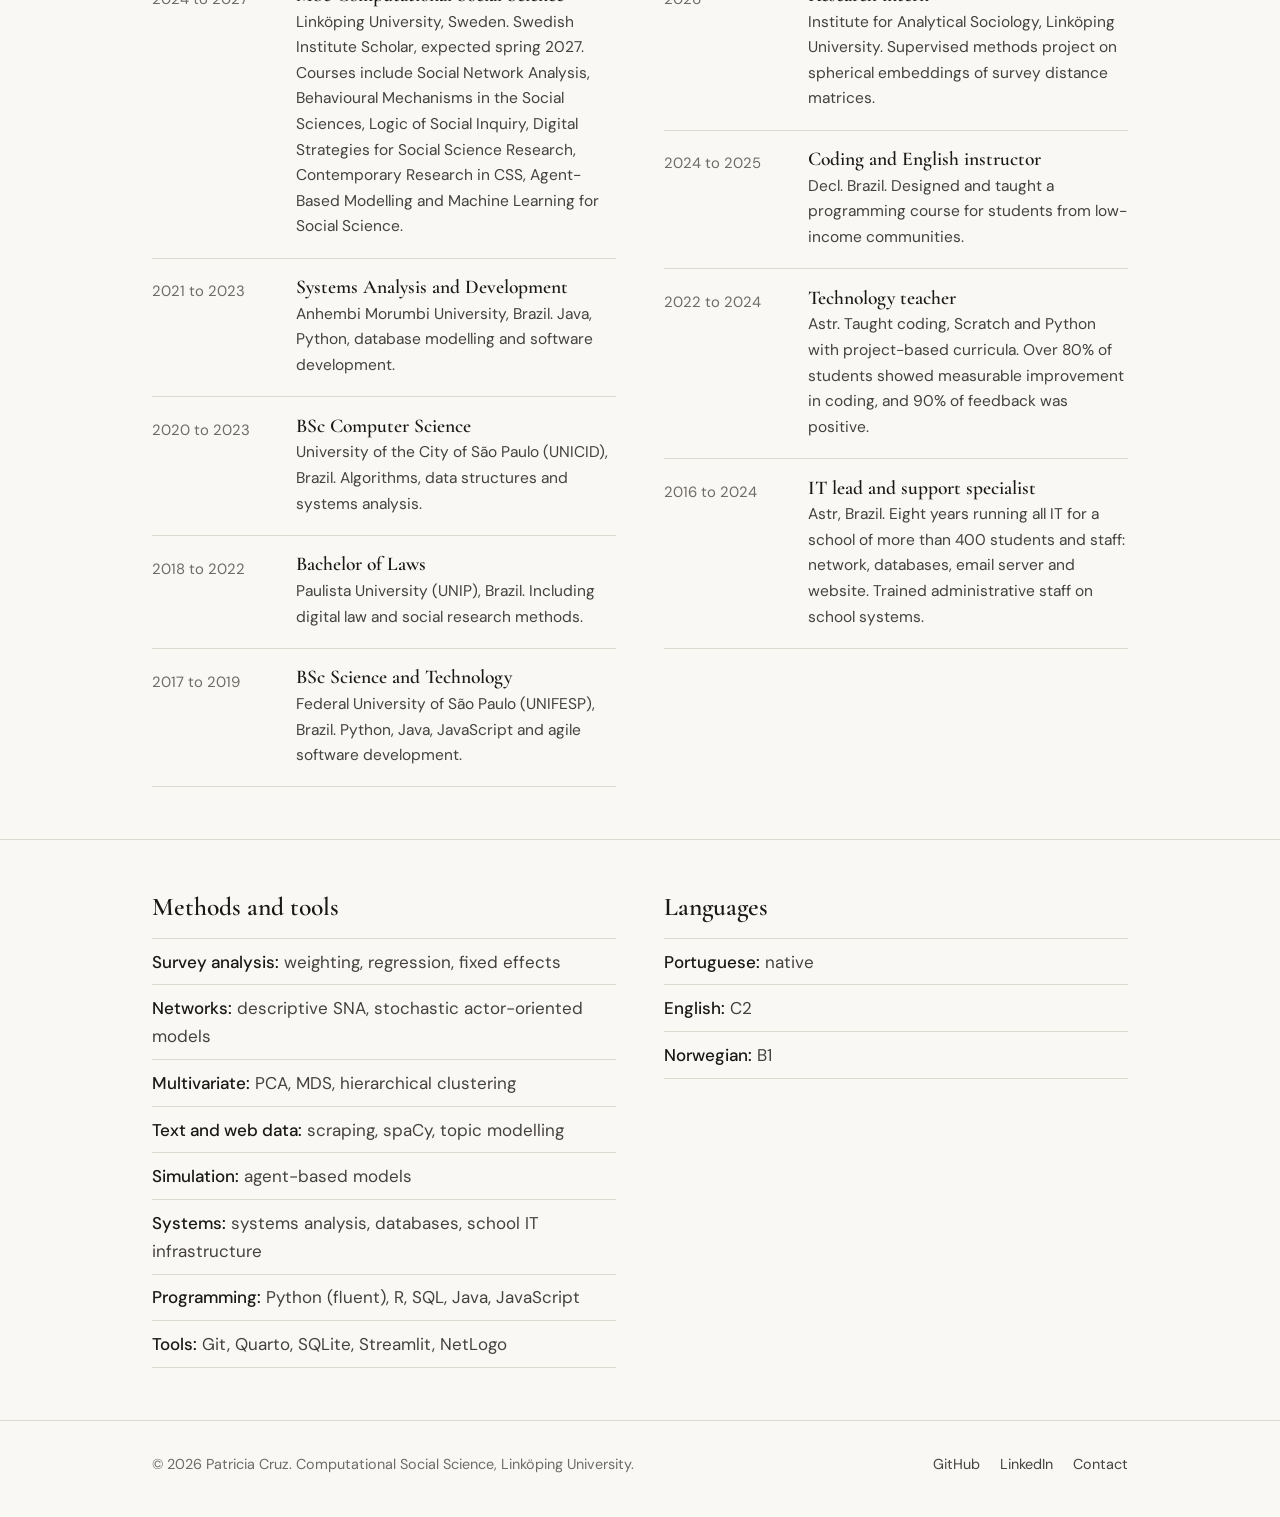
==== commit c7d82c57: "Update about.html" ====
--- a/about.html
+++ b/about.html
@@ -97,7 +97,7 @@
           <p>Institute for Analytical Sociology, Linköping University. Supervised methods project on spherical embeddings of survey distance matrices.</p></div></li>
         <li><span class="when">2024 to 2025</span><div>
           <h3>Coding and English instructor</h3>
-          <p>Decl. Brazil. Designed and taught a programming course for students from low-income communities. Received the Education &amp; Technology Impact Award.</p></div></li>
+          <p>Decl. Brazil. Designed and taught a programming course for students from low-income communities.</p></div></li>
         <li><span class="when">2022 to 2024</span><div>
           <h3>Technology teacher</h3>
           <p>Astr. Taught coding, Scratch and Python with project-based curricula. Over 80% of students showed measurable improvement in coding, and 90% of feedback was positive.</p></div></li>
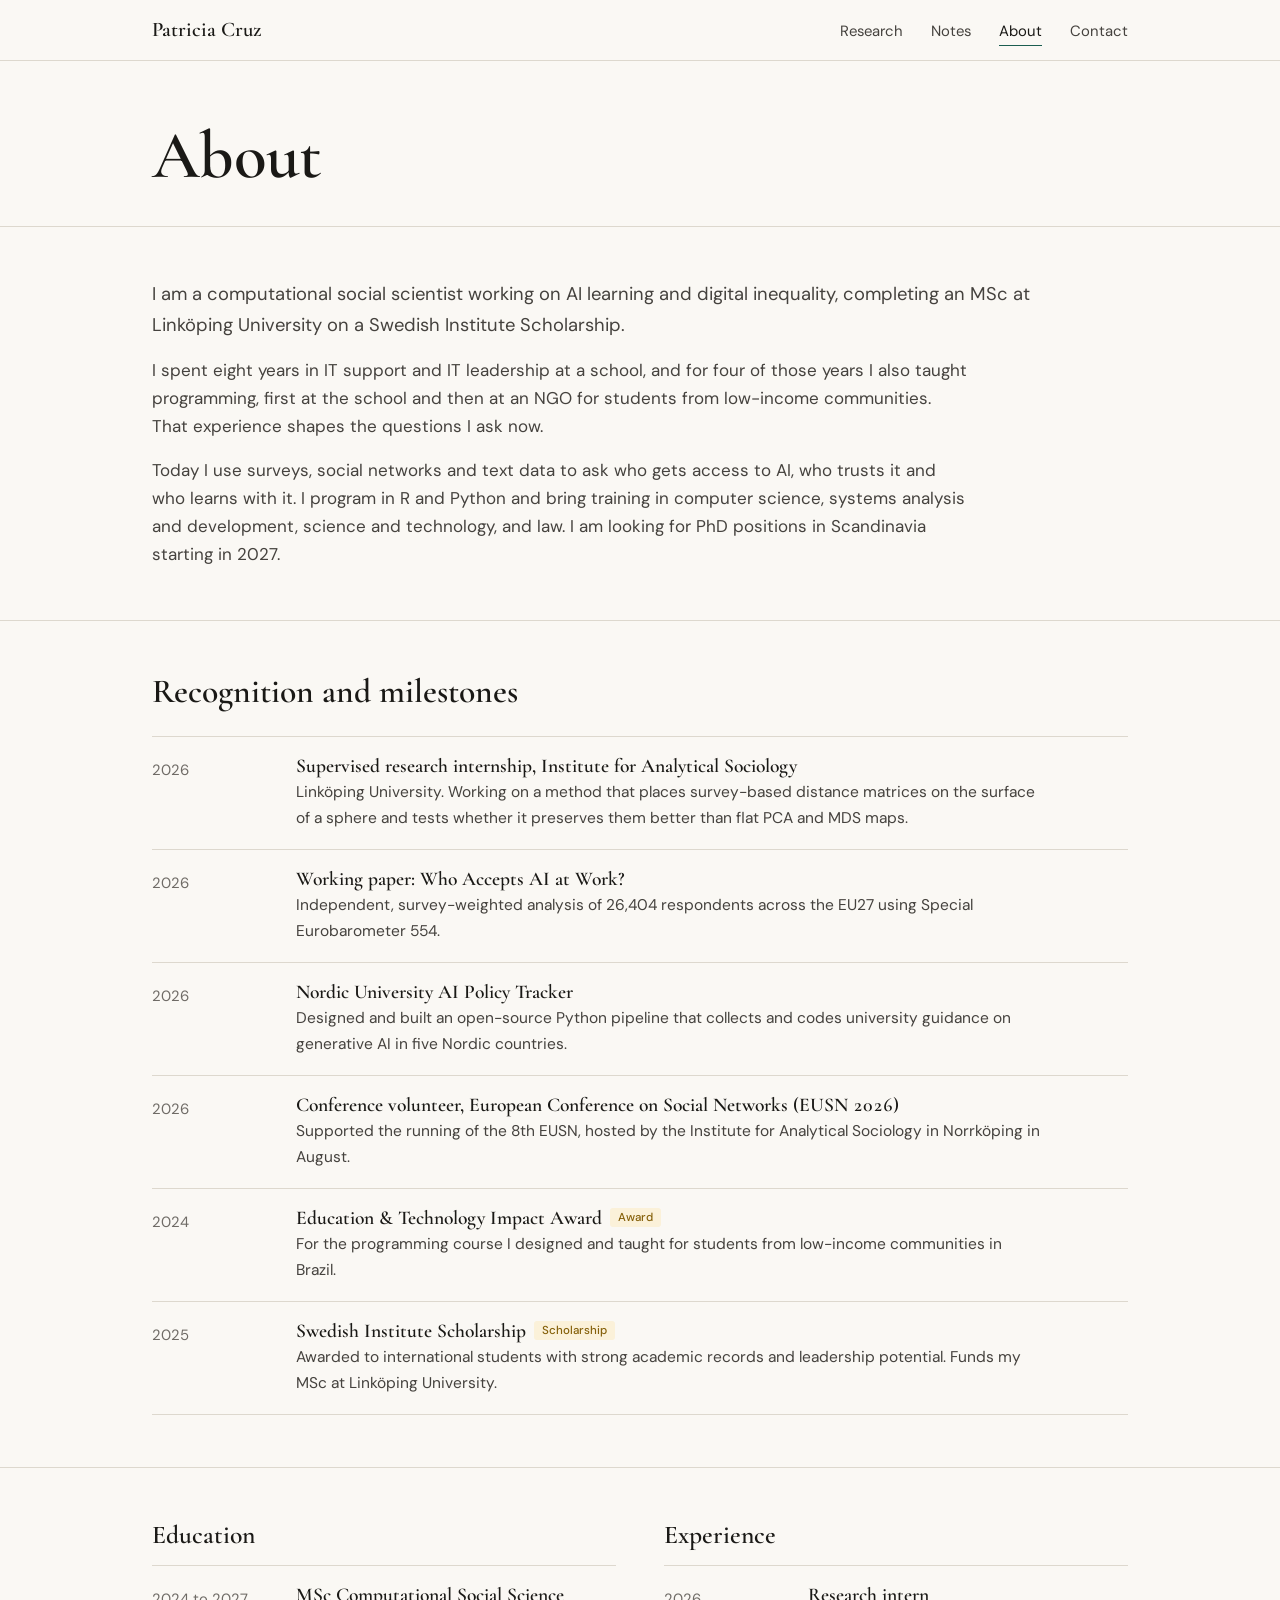
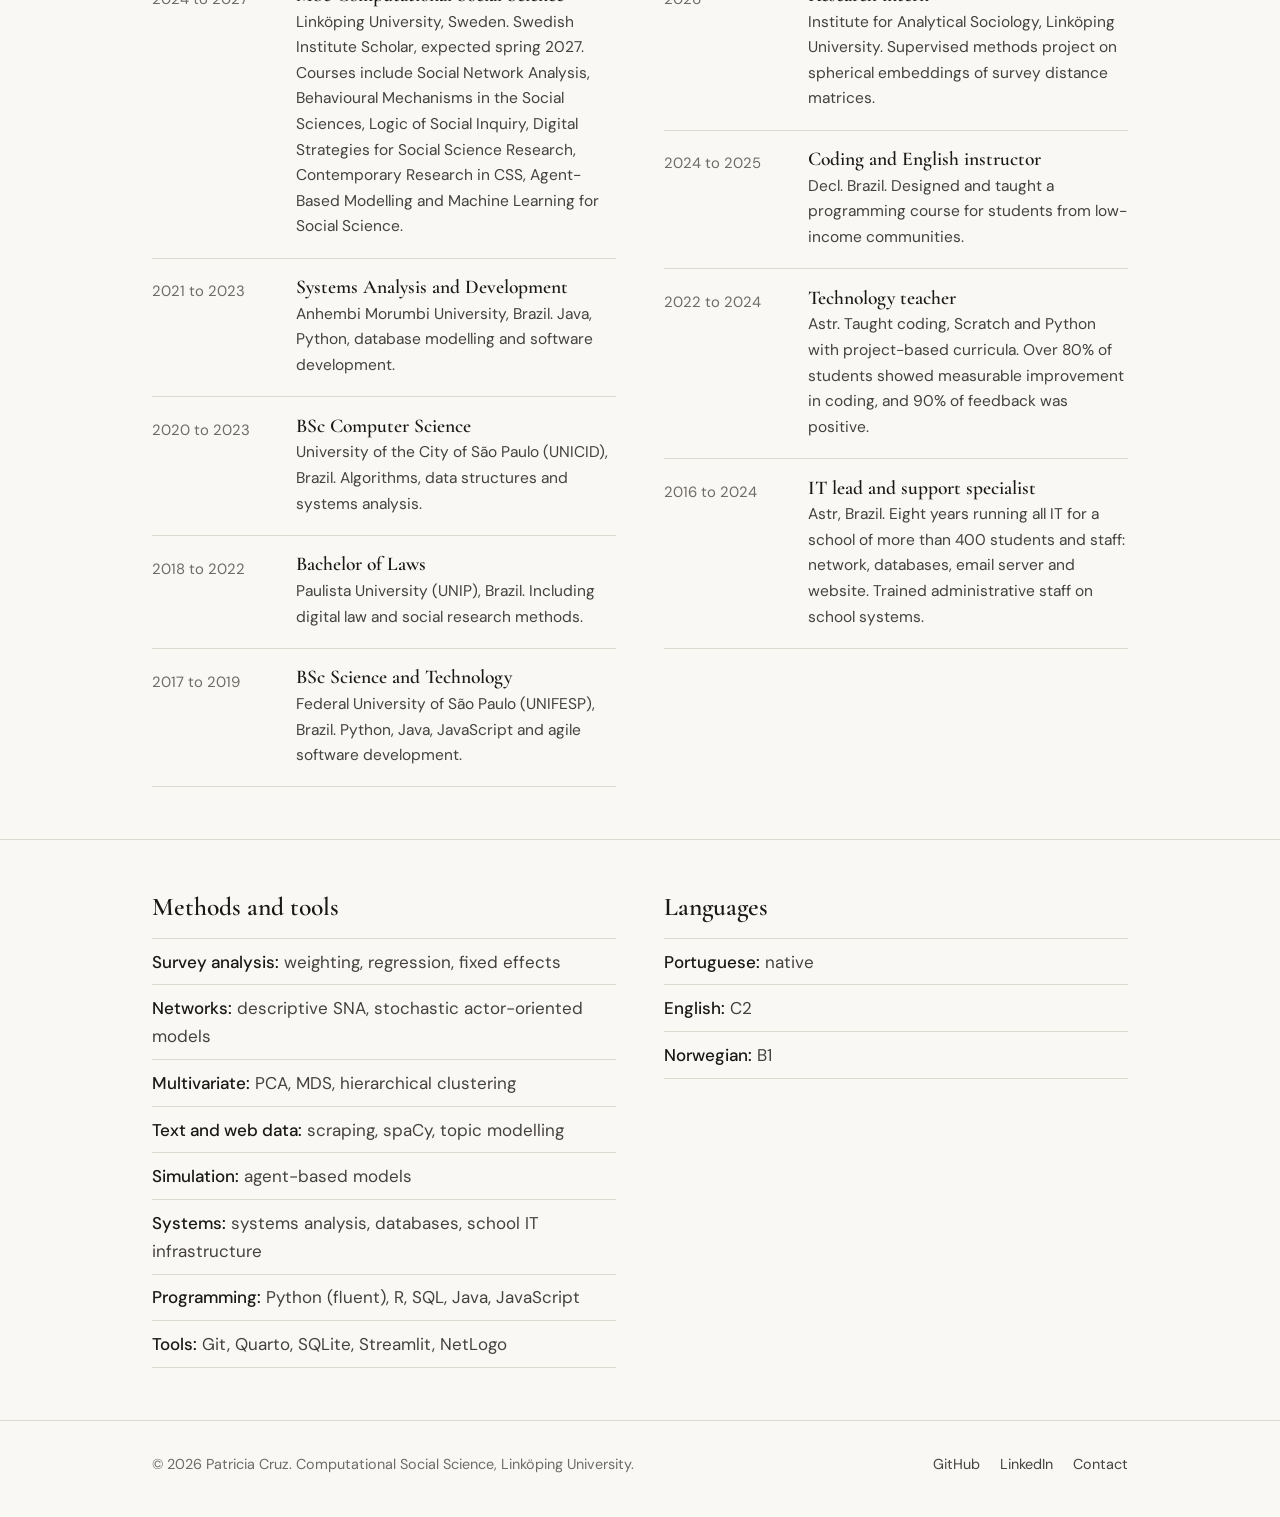
==== commit f00facc5: "." ====
--- a/about.html
+++ b/about.html
@@ -60,7 +60,7 @@
   <li><span class="when">2024</span><div>
     <h3>Education &amp; Technology Impact Award<span class="badge">Award</span></h3>
     <p>For the programming course I designed and taught for students from low-income communities in Brazil.</p></div></li>
-  <li><span class="when">2024</span><div>
+  <li><span class="when">2025</span><div>
     <h3>Swedish Institute Scholarship<span class="badge">Scholarship</span></h3>
     <p>Awarded to international students with strong academic records and leadership potential. Funds my MSc at Linköping University.</p></div></li>
 </ul>
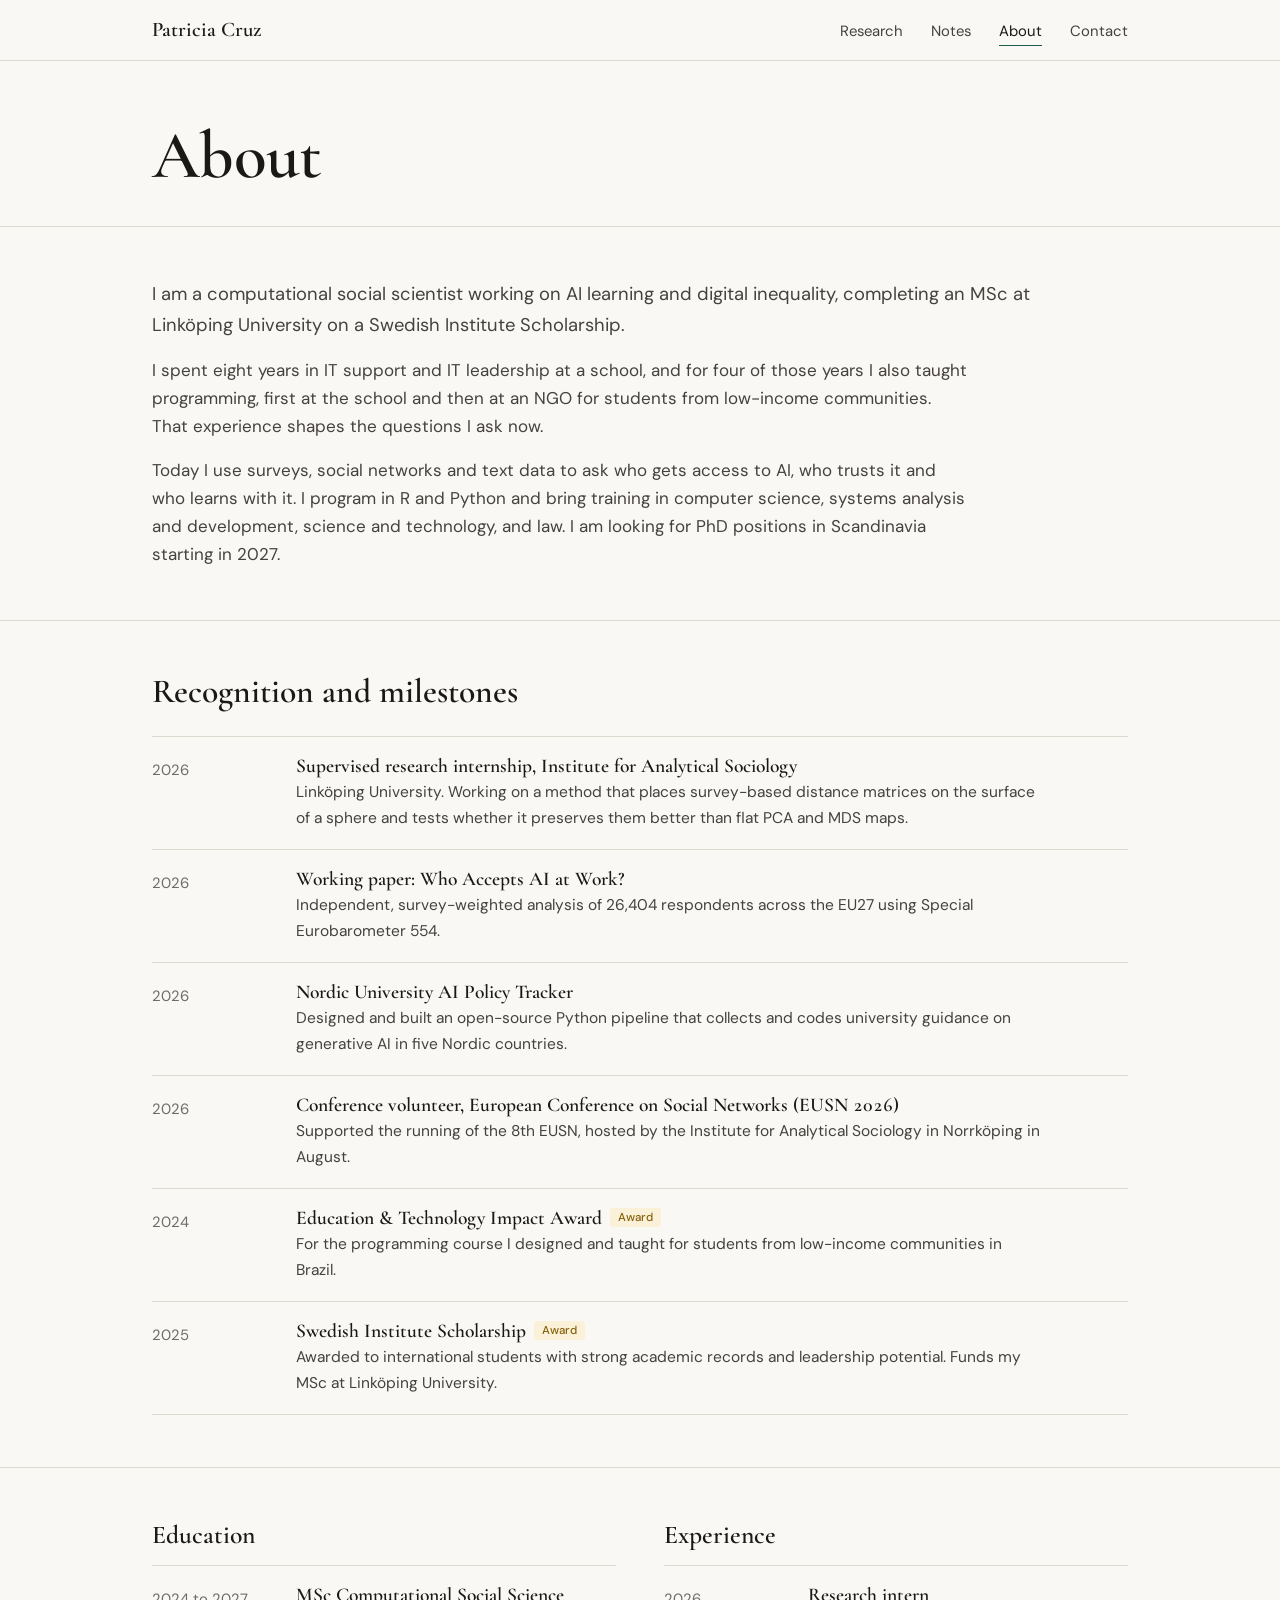
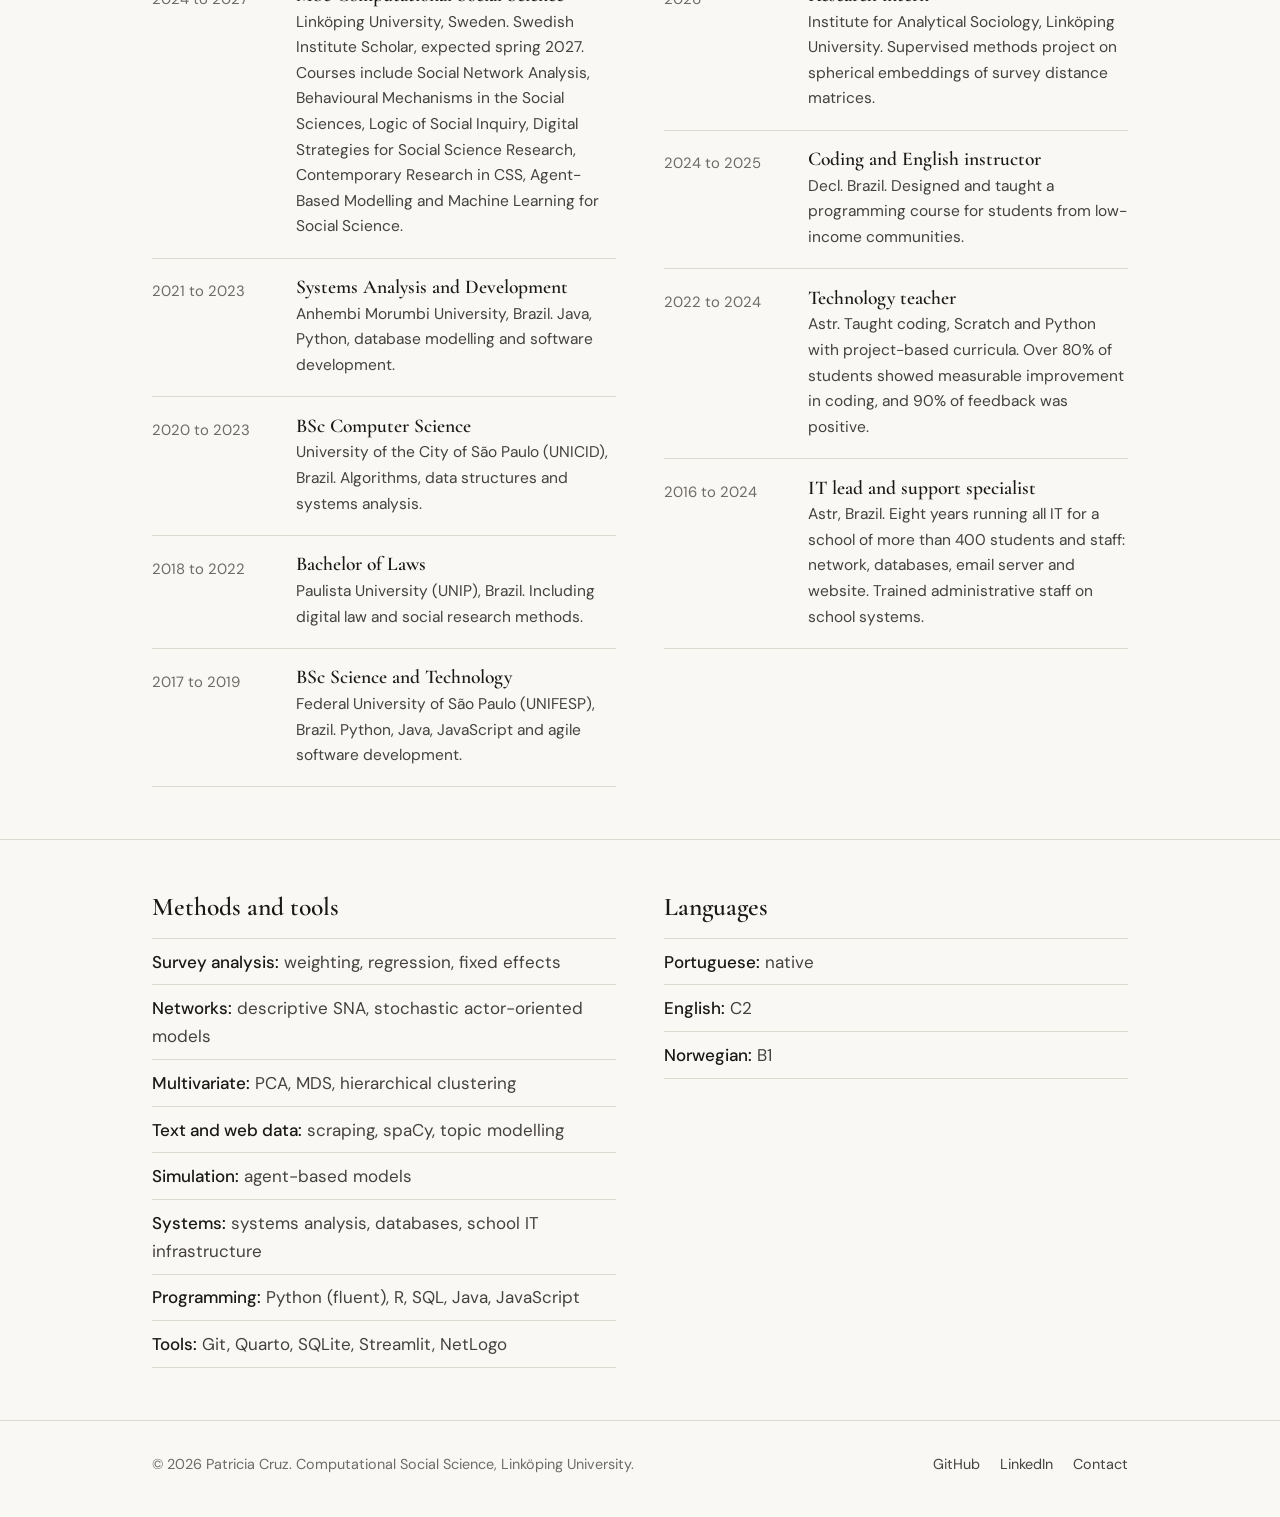
==== commit 6d0165c2: "," ====
--- a/about.html
+++ b/about.html
@@ -61,7 +61,7 @@
     <h3>Education &amp; Technology Impact Award<span class="badge">Award</span></h3>
     <p>For the programming course I designed and taught for students from low-income communities in Brazil.</p></div></li>
   <li><span class="when">2025</span><div>
-    <h3>Swedish Institute Scholarship<span class="badge">Scholarship</span></h3>
+    <h3>Swedish Institute Scholarship<span class="badge">Award</span></h3>
     <p>Awarded to international students with strong academic records and leadership potential. Funds my MSc at Linköping University.</p></div></li>
 </ul>
   </div>
